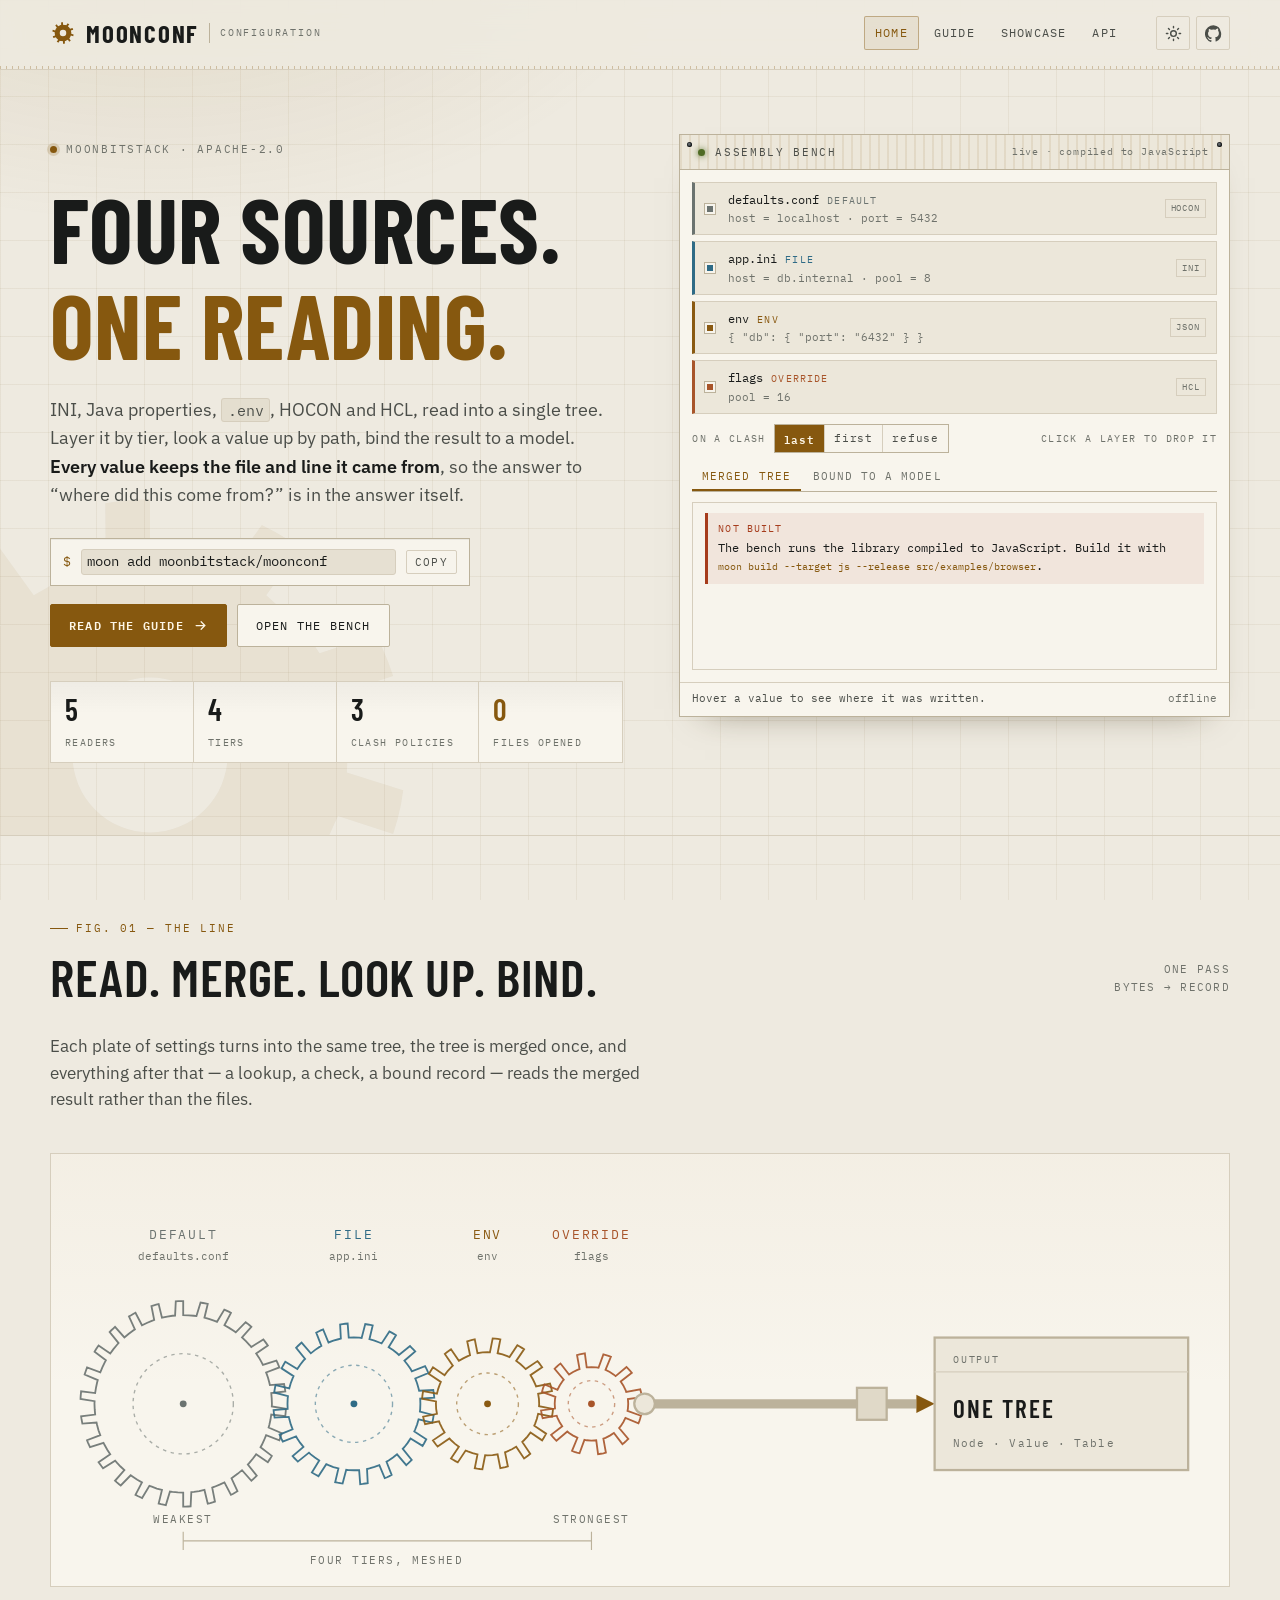
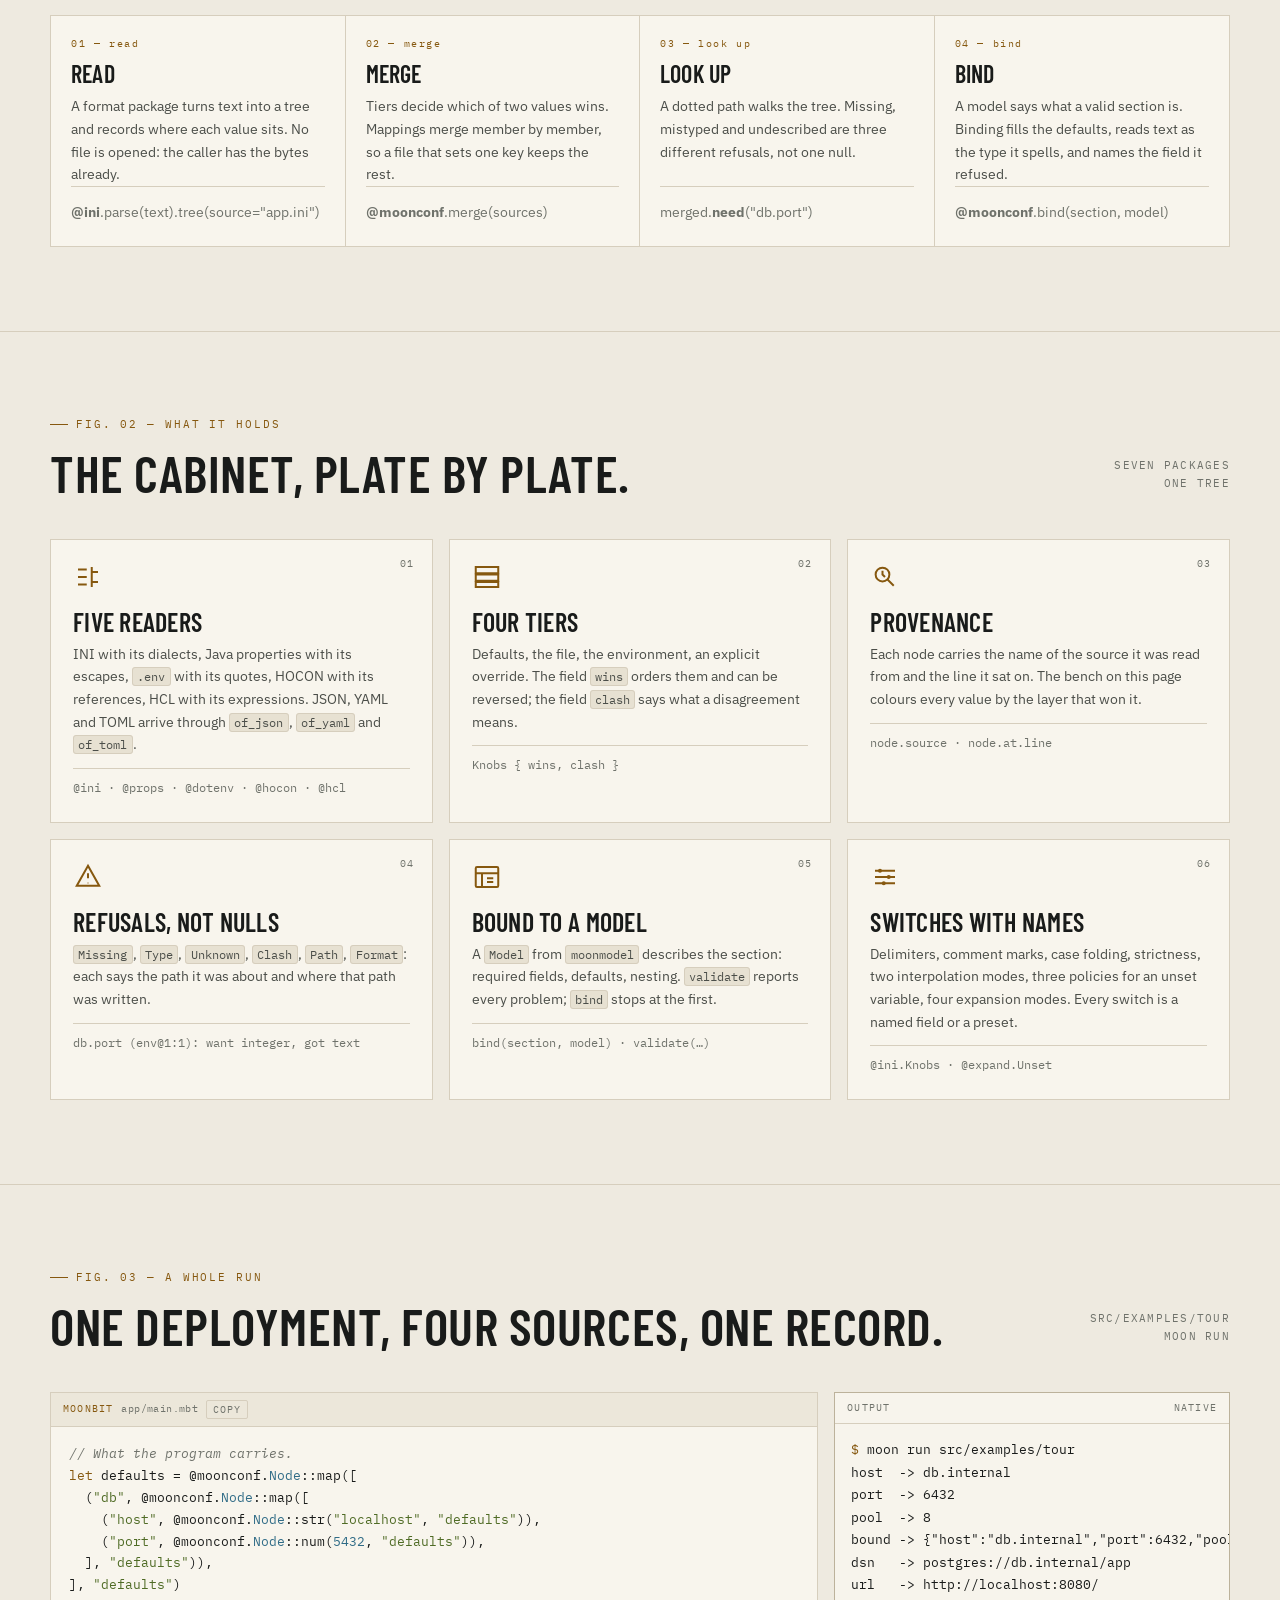
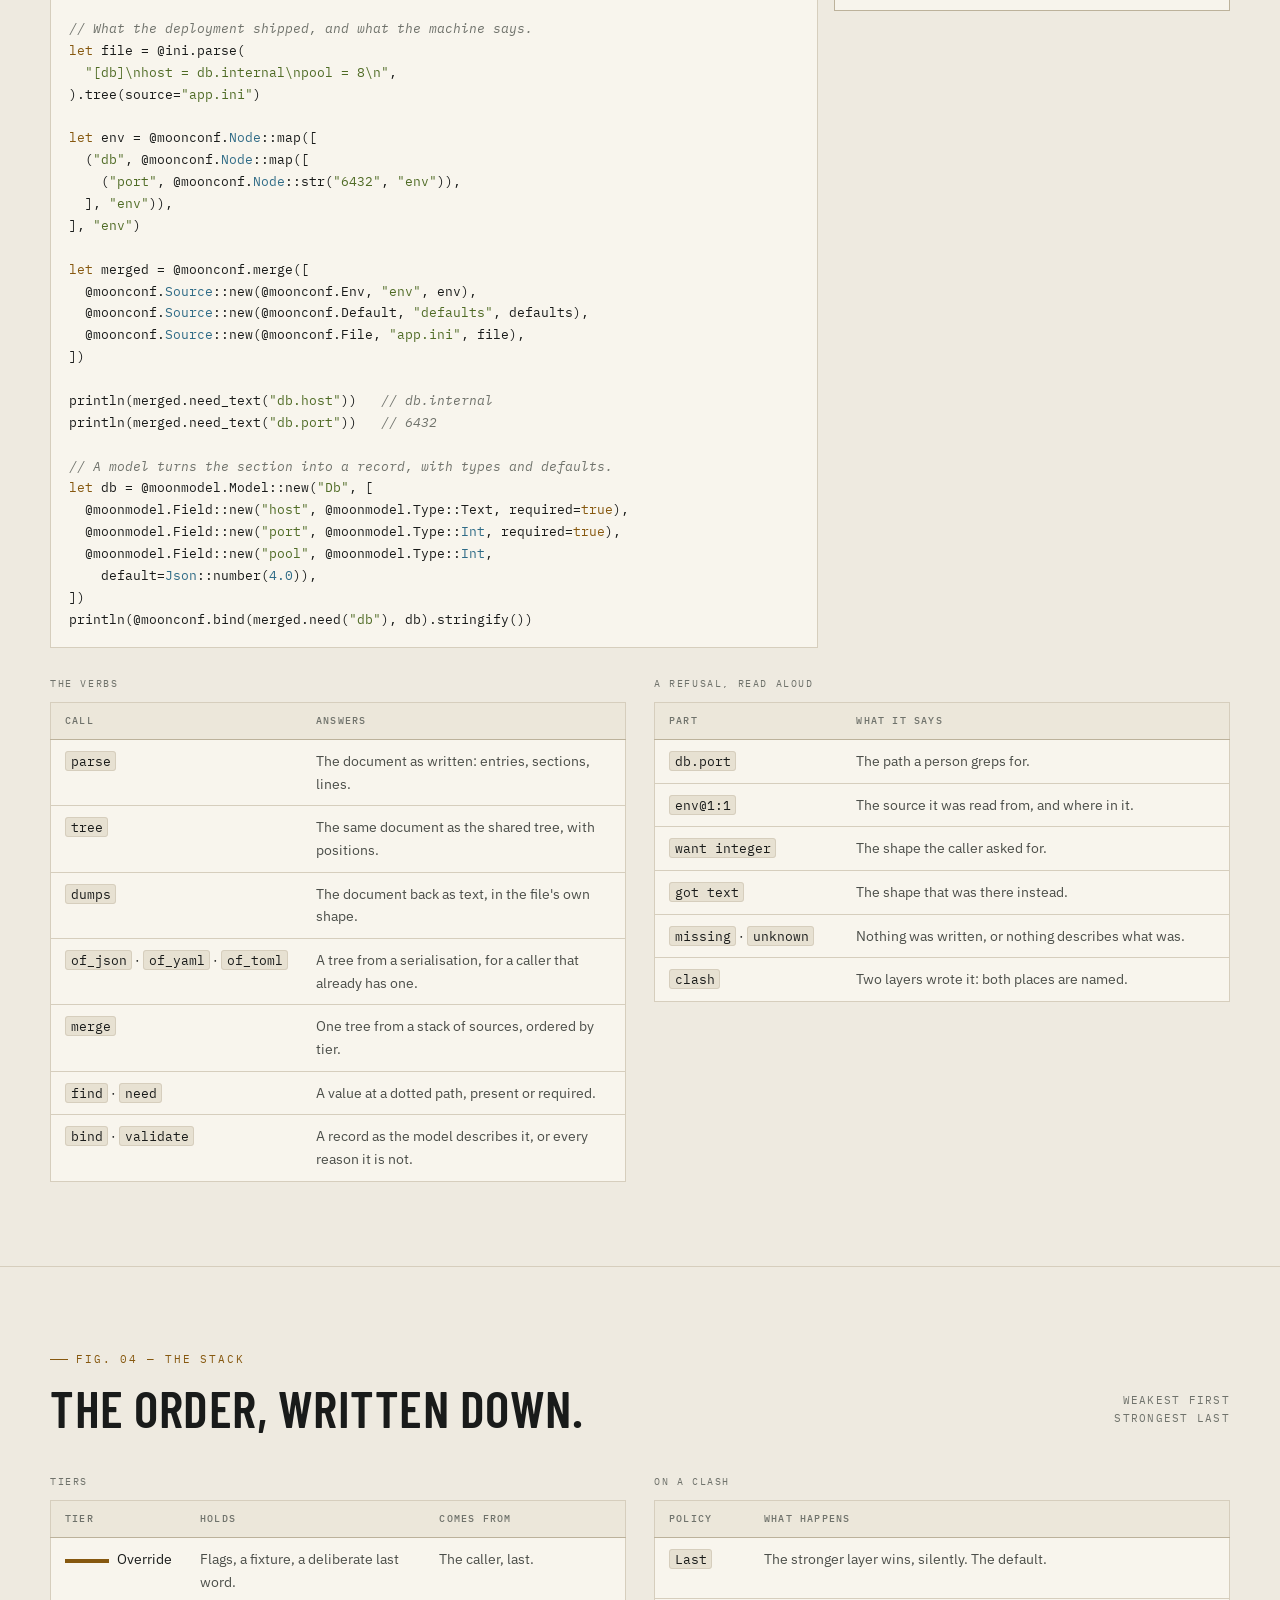
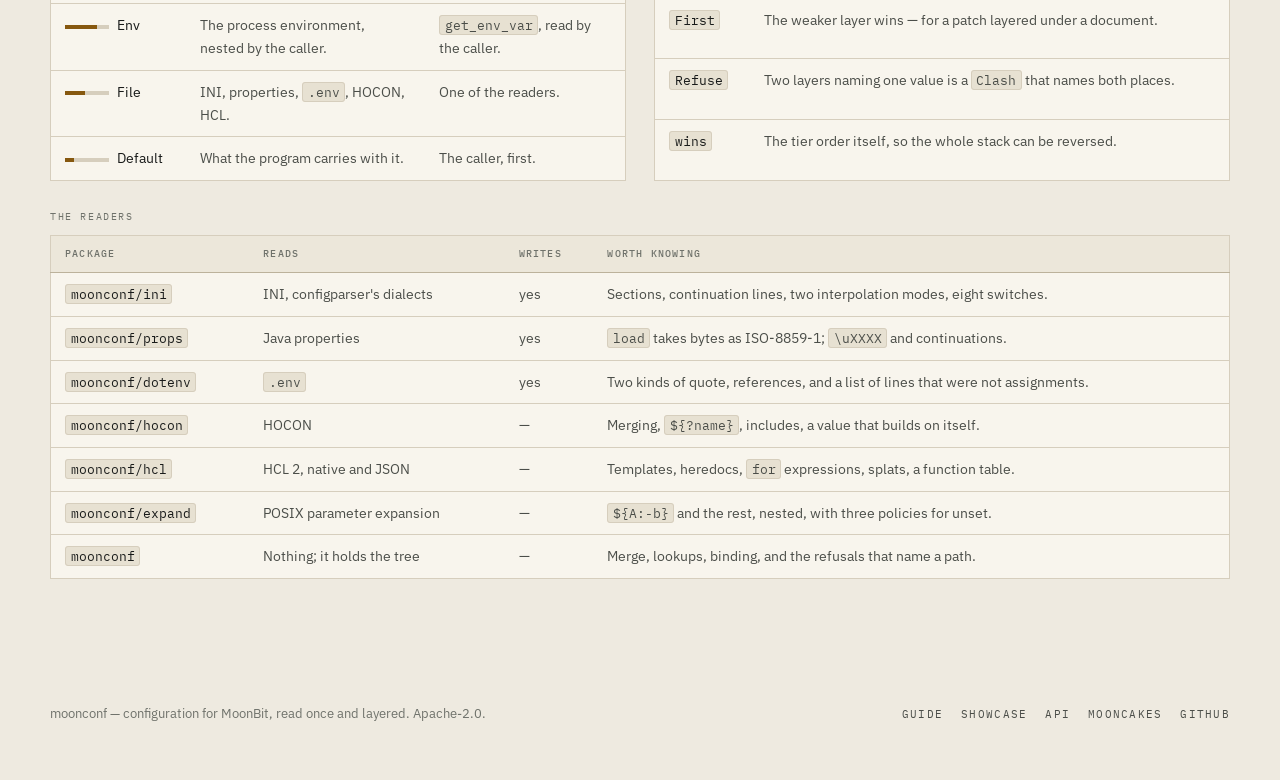
==== docs/index.html @ 4cb865c9 "docs(moonconf): a site with a bench, a guide and a reference generated from the packages. Signed-off" ====
<!DOCTYPE html>
<html lang="en">
  <head>
    <meta charset="utf-8" />
    <meta name="viewport" content="width=device-width, initial-scale=1" />
    <title>moonconf — configuration, read once and layered</title>
    <meta
      name="description"
      content="moonconf reads INI, Java properties, .env, HOCON and HCL into one tree, layers it by tier, looks values up by path, and binds the result to a model. Every value keeps the file and line it came from."
    />
    <link rel="stylesheet" href="assets/style.css?v=1" />
    <link
      rel="icon"
      href="data:image/svg+xml,%3Csvg xmlns='http://www.w3.org/2000/svg' viewBox='0 0 32 32'%3E%3Crect width='32' height='32' rx='4' fill='%230e1012'/%3E%3Ccircle cx='16' cy='16' r='8' fill='none' stroke='%23e0a94a' stroke-width='4' stroke-dasharray='3 3'/%3E%3Ccircle cx='16' cy='16' r='2.6' fill='%23e0a94a'/%3E%3C/svg%3E"
    />
    <link rel="preconnect" href="https://fonts.googleapis.com" />
    <link rel="preconnect" href="https://fonts.gstatic.com" crossorigin />
    <link
      href="https://fonts.googleapis.com/css2?family=Barlow+Condensed:wght@500;600;700&family=IBM+Plex+Mono:wght@400;500;600&family=IBM+Plex+Sans:wght@400;500;600&display=swap"
      rel="stylesheet"
    />
    <script>
      (function () {
        try {
          var theme = localStorage.getItem("moonconf-theme");
        } catch (error) {
          theme = null;
        }
        if (!theme) {
          theme = window.matchMedia("(prefers-color-scheme: dark)").matches
            ? "dark"
            : "light";
        }
        document.documentElement.setAttribute("data-theme", theme);
      })();
    </script>
  </head>
  <body>
    <a class="skip" href="#main">Skip to content</a>

    <header class="site-header">
      <div class="inner">
        <a class="wordmark" href="index.html">
          <svg class="gear" viewBox="0 0 32 32" aria-hidden="true">
            <path fill="currentColor" fill-rule="evenodd" d="M26.20 16.00 L26.16 16.90 L29.07 17.82 L28.95 18.58 L28.77 19.34 L28.55 20.08 L25.70 19.15 L24.78 21.19 L24.25 22.00 L23.69 22.70 L25.51 25.16 L24.96 25.70 L24.37 26.21 L23.76 26.68 L22.00 24.25 L20.05 25.36 L19.15 25.70 L18.29 25.94 L18.31 29.00 L17.54 29.11 L16.77 29.18 L16.00 29.20 L16.00 26.20 L13.77 25.95 L12.85 25.70 L12.01 25.39 L10.23 27.87 L9.54 27.51 L8.88 27.12 L8.24 26.68 L10.00 24.25 L8.35 22.75 L7.75 22.00 L7.25 21.25 L4.35 22.21 L4.01 21.52 L3.71 20.81 L3.45 20.08 L6.30 19.15 L5.85 16.96 L5.80 16.00 L5.84 15.10 L2.93 14.18 L3.05 13.42 L3.23 12.66 L3.45 11.92 L6.30 12.85 L7.22 10.81 L7.75 10.00 L8.31 9.30 L6.49 6.84 L7.04 6.30 L7.63 5.79 L8.24 5.32 L10.00 7.75 L11.95 6.64 L12.85 6.30 L13.71 6.06 L13.69 3.00 L14.46 2.89 L15.23 2.82 L16.00 2.80 L16.00 5.80 L18.23 6.05 L19.15 6.30 L19.99 6.61 L21.77 4.13 L22.46 4.49 L23.12 4.88 L23.76 5.32 L22.00 7.75 L23.65 9.25 L24.25 10.00 L24.75 10.75 L27.65 9.79 L27.99 10.48 L28.29 11.19 L28.55 11.92 L25.70 12.85 L26.15 15.04 Z M16.00 12.00 A4 4 0 1 0 16.00 20.00 A4 4 0 1 0 16.00 12.00 Z" />
          </svg>
          <span class="name">moonconf</span>
          <span class="dash" aria-hidden="true"></span>
          <span class="kind">configuration</span>
        </a>
        <nav class="site-nav" aria-label="Main">
          <a href="index.html" aria-current="page">Home</a>
          <a href="guide.html">Guide</a>
          <a href="showcase.html">Showcase</a>
          <a href="api.html">API</a>
        </nav>
        <div class="header-tools">
          <button class="icon-button" type="button" data-theme-toggle aria-label="Switch theme">
            <svg class="icon-sun" viewBox="0 0 24 24" fill="none" stroke="currentColor" stroke-width="2" stroke-linecap="round" aria-hidden="true">
              <circle cx="12" cy="12" r="4" />
              <path d="M12 2v2M12 20v2M4.9 4.9l1.4 1.4M17.7 17.7l1.4 1.4M2 12h2M20 12h2M4.9 19.1l1.4-1.4M17.7 6.3l1.4-1.4" />
            </svg>
            <svg class="icon-moon" viewBox="0 0 24 24" fill="none" stroke="currentColor" stroke-width="2" stroke-linecap="round" aria-hidden="true">
              <path d="M21 12.8A9 9 0 1 1 11.2 3a7 7 0 0 0 9.8 9.8z" />
            </svg>
          </button>
          <a
            class="icon-button"
            href="https://github.com/moonbitstack/moonconf"
            aria-label="GitHub repository"
          >
            <svg viewBox="0 0 24 24" fill="currentColor" aria-hidden="true">
              <path d="M12 .5a12 12 0 0 0-3.8 23.4c.6.1.8-.3.8-.6v-2c-3.3.7-4-1.6-4-1.6-.6-1.4-1.4-1.8-1.4-1.8-1-.7.1-.7.1-.7 1.2.1 1.8 1.2 1.8 1.2 1 1.8 2.8 1.3 3.5 1 .1-.8.4-1.3.8-1.6-2.7-.3-5.5-1.3-5.5-6 0-1.2.5-2.3 1.2-3.1-.1-.3-.5-1.5.1-3.2 0 0 1-.3 3.3 1.2a11.5 11.5 0 0 1 6 0C17.3 4.7 18.3 5 18.3 5c.6 1.7.2 2.9.1 3.2.8.8 1.2 1.9 1.2 3.1 0 4.7-2.8 5.7-5.5 6 .4.4.8 1.1.8 2.2v3.3c0 .3.2.7.8.6A12 12 0 0 0 12 .5z" />
            </svg>
          </a>
        </div>
      </div>
    </header>

    <main id="main">
      <section class="hero">
        <svg class="watermark" viewBox="0 0 32 32" aria-hidden="true">
          <path fill="currentColor" fill-rule="evenodd" d="M26.20 16.00 L26.16 16.90 L29.07 17.82 L28.95 18.58 L28.77 19.34 L28.55 20.08 L25.70 19.15 L24.78 21.19 L24.25 22.00 L23.69 22.70 L25.51 25.16 L24.96 25.70 L24.37 26.21 L23.76 26.68 L22.00 24.25 L20.05 25.36 L19.15 25.70 L18.29 25.94 L18.31 29.00 L17.54 29.11 L16.77 29.18 L16.00 29.20 L16.00 26.20 L13.77 25.95 L12.85 25.70 L12.01 25.39 L10.23 27.87 L9.54 27.51 L8.88 27.12 L8.24 26.68 L10.00 24.25 L8.35 22.75 L7.75 22.00 L7.25 21.25 L4.35 22.21 L4.01 21.52 L3.71 20.81 L3.45 20.08 L6.30 19.15 L5.85 16.96 L5.80 16.00 L5.84 15.10 L2.93 14.18 L3.05 13.42 L3.23 12.66 L3.45 11.92 L6.30 12.85 L7.22 10.81 L7.75 10.00 L8.31 9.30 L6.49 6.84 L7.04 6.30 L7.63 5.79 L8.24 5.32 L10.00 7.75 L11.95 6.64 L12.85 6.30 L13.71 6.06 L13.69 3.00 L14.46 2.89 L15.23 2.82 L16.00 2.80 L16.00 5.80 L18.23 6.05 L19.15 6.30 L19.99 6.61 L21.77 4.13 L22.46 4.49 L23.12 4.88 L23.76 5.32 L22.00 7.75 L23.65 9.25 L24.25 10.00 L24.75 10.75 L27.65 9.79 L27.99 10.48 L28.29 11.19 L28.55 11.92 L25.70 12.85 L26.15 15.04 Z M16.00 12.00 A4 4 0 1 0 16.00 20.00 A4 4 0 1 0 16.00 12.00 Z" />
        </svg>
        <div class="inner hero-grid">
          <div>
            <span class="eyebrow"><span class="dot"></span>moonbitstack · Apache-2.0</span>
            <h1>Four sources.<br /><span class="accent">One reading.</span></h1>
            <p class="lede">
              INI, Java properties, <code>.env</code>, HOCON and HCL, read into a
              single tree. Layer it by tier, look a value up by path, bind the
              result to a model. <strong>Every value keeps the file and line it
              came from</strong>, so the answer to “where did this come from?”
              is in the answer itself.
            </p>
            <div class="install">
              <span class="prompt">$</span>
              <code id="install">moon add moonbitstack/moonconf</code>
              <button type="button" data-copy="#install">copy</button>
            </div>
            <div class="actions">
              <a class="btn btn-primary" href="guide.html">
                Read the guide
                <svg viewBox="0 0 24 24" fill="none" stroke="currentColor" stroke-width="2" stroke-linecap="round" aria-hidden="true"><path d="M5 12h14M13 6l6 6-6 6" /></svg>
              </a>
              <a class="btn btn-ghost" href="showcase.html">Open the bench</a>
            </div>
            <div class="plate" aria-label="What the library holds">
              <div class="cell">
                <span class="value">5</span>
                <span class="label">readers</span>
              </div>
              <div class="cell">
                <span class="value">4</span>
                <span class="label">tiers</span>
              </div>
              <div class="cell">
                <span class="value">3</span>
                <span class="label">clash policies</span>
              </div>
              <div class="cell">
                <span class="value"><em>0</em></span>
                <span class="label">files opened</span>
              </div>
            </div>
          </div>

          <div class="bench" id="bench">
            <div class="bench-head">
              <span class="led" aria-hidden="true"></span>
              <span class="title">Assembly bench</span>
              <span class="meta">live · compiled to JavaScript</span>
            </div>
            <div class="bench-body">
              <div class="layers" data-role="layers"></div>
              <div class="bench-row">
                <span class="label">on a clash</span>
                <div class="seg" role="group" aria-label="Conflict policy">
                  <button type="button" data-policy="last" aria-pressed="true">last</button>
                  <button type="button" data-policy="first" aria-pressed="false">first</button>
                  <button type="button" data-policy="refuse" aria-pressed="false">refuse</button>
                </div>
                <span class="label" style="margin-left: auto">click a layer to drop it</span>
              </div>
              <div class="tabs" role="tablist" aria-label="Answer">
                <button type="button" role="tab" data-view="tree" aria-selected="true">merged tree</button>
                <button type="button" role="tab" data-view="bound" aria-selected="false">bound to a model</button>
              </div>
              <div class="screen" data-role="screen" aria-live="polite"></div>
            </div>
            <div class="bench-foot">
              <span class="probe" data-role="probe">Hover a value to see where it was written.</span>
              <span class="right" data-role="status"></span>
            </div>
            <noscript>
              <p class="refusal">The bench runs the library compiled to JavaScript. The guide shows the same answers as text.</p>
            </noscript>
          </div>
        </div>
      </section>

      <section class="section">
        <div class="inner">
          <div class="section-head">
            <div>
              <div class="kicker">Fig. 01 — the line</div>
              <h2>Read. Merge. Look up. Bind.</h2>
            </div>
            <div class="aside">one pass<br />bytes → record</div>
            <p class="sub">
              Each plate of settings turns into the same tree, the tree is merged
              once, and everything after that — a lookup, a check, a bound
              record — reads the merged result rather than the files.
            </p>
          </div>

          <div class="train">
            <svg viewBox="0 0 1000 366" role="img" aria-labelledby="train-title train-desc">
  <title id="train-title">Four tiers meshed into one reading</title>
  <desc id="train-desc">Defaults, the file, the environment and an override, each drawn as a gear, driving one shaft labelled one tree.</desc>
  <g transform="translate(100.0 210)" style="color: var(--tier-default)">
    <g class="gear-spin" style="animation-duration: 52s">
      <path class="gear-body" transform="rotate(0)" d="M77.7 0.0 L77.6 2.3 L89.9 4.3 L89.8 6.5 L89.6 8.7 L89.4 10.9 L77.1 9.4 L76.4 14.0 L75.4 18.6 L75.4 18.6 L74.8 20.8 L86.3 25.7 L85.6 27.8 L84.9 29.9 L84.2 31.9 L72.6 27.5 L70.8 31.9 L68.8 36.1 L68.8 36.1 L67.7 38.1 L77.6 45.6 L76.5 47.5 L75.3 49.3 L74.1 51.1 L63.9 44.1 L61.1 47.9 L58.1 51.5 L58.1 51.5 L56.6 53.2 L64.4 62.9 L62.9 64.4 L61.3 65.9 L59.7 67.4 L51.5 58.1 L47.9 61.1 L44.1 63.9 L44.1 63.9 L42.3 65.2 L47.5 76.5 L45.6 77.6 L43.8 78.7 L41.8 79.7 L36.1 68.8 L31.9 70.8 L27.5 72.6 L27.5 72.6 L25.4 73.4 L27.8 85.6 L25.7 86.3 L23.7 86.9 L21.5 87.4 L18.6 75.4 L14.0 76.4 L9.4 77.1 L9.4 77.1 L7.1 77.3 L6.5 89.8 L4.3 89.9 L2.2 90.0 L0.0 90.0 L0.0 77.7 L-4.7 77.5 L-9.4 77.1 L-9.4 77.1 L-11.6 76.8 L-15.2 88.7 L-17.3 88.3 L-19.4 87.9 L-21.5 87.4 L-18.6 75.4 L-23.1 74.2 L-27.5 72.6 L-27.5 72.6 L-29.6 71.8 L-36.0 82.5 L-37.9 81.6 L-39.9 80.7 L-41.8 79.7 L-36.1 68.8 L-40.2 66.5 L-44.1 63.9 L-44.1 63.9 L-46.0 62.6 L-54.7 71.5 L-56.4 70.2 L-58.1 68.8 L-59.7 67.4 L-51.5 58.1 L-54.9 54.9 L-58.1 51.5 L-58.1 51.5 L-59.6 49.8 L-70.2 56.4 L-71.5 54.7 L-72.8 52.9 L-74.1 51.1 L-63.9 44.1 L-66.5 40.2 L-68.8 36.1 L-68.8 36.1 L-69.8 34.1 L-81.6 37.9 L-82.5 36.0 L-83.4 33.9 L-84.2 31.9 L-72.6 27.5 L-74.2 23.1 L-75.4 18.6 L-75.4 18.6 L-75.9 16.4 L-88.3 17.3 L-88.7 15.2 L-89.1 13.0 L-89.4 10.9 L-77.1 9.4 L-77.5 4.7 L-77.7 0.0 L-77.7 0.0 L-77.6 -2.3 L-89.9 -4.3 L-89.8 -6.5 L-89.6 -8.7 L-89.4 -10.9 L-77.1 -9.4 L-76.4 -14.0 L-75.4 -18.6 L-75.4 -18.6 L-74.8 -20.8 L-86.3 -25.7 L-85.6 -27.8 L-84.9 -29.9 L-84.2 -31.9 L-72.6 -27.5 L-70.8 -31.9 L-68.8 -36.1 L-68.8 -36.1 L-67.7 -38.1 L-77.6 -45.6 L-76.5 -47.5 L-75.3 -49.3 L-74.1 -51.1 L-63.9 -44.1 L-61.1 -47.9 L-58.1 -51.5 L-58.1 -51.5 L-56.6 -53.2 L-64.4 -62.9 L-62.9 -64.4 L-61.3 -65.9 L-59.7 -67.4 L-51.5 -58.1 L-47.9 -61.1 L-44.1 -63.9 L-44.1 -63.9 L-42.3 -65.2 L-47.5 -76.5 L-45.6 -77.6 L-43.8 -78.7 L-41.8 -79.7 L-36.1 -68.8 L-31.9 -70.8 L-27.5 -72.6 L-27.5 -72.6 L-25.4 -73.4 L-27.8 -85.6 L-25.7 -86.3 L-23.7 -86.9 L-21.5 -87.4 L-18.6 -75.4 L-14.0 -76.4 L-9.4 -77.1 L-9.4 -77.1 L-7.1 -77.3 L-6.5 -89.8 L-4.3 -89.9 L-2.2 -90.0 L-0.0 -90.0 L-0.0 -77.7 L4.7 -77.5 L9.4 -77.1 L9.4 -77.1 L11.6 -76.8 L15.2 -88.7 L17.3 -88.3 L19.4 -87.9 L21.5 -87.4 L18.6 -75.4 L23.1 -74.2 L27.5 -72.6 L27.5 -72.6 L29.6 -71.8 L36.0 -82.5 L37.9 -81.6 L39.9 -80.7 L41.8 -79.7 L36.1 -68.8 L40.2 -66.5 L44.1 -63.9 L44.1 -63.9 L46.0 -62.6 L54.7 -71.5 L56.4 -70.2 L58.1 -68.8 L59.7 -67.4 L51.5 -58.1 L54.9 -54.9 L58.1 -51.5 L58.1 -51.5 L59.6 -49.8 L70.2 -56.4 L71.5 -54.7 L72.8 -52.9 L74.1 -51.1 L63.9 -44.1 L66.5 -40.2 L68.8 -36.1 L68.8 -36.1 L69.8 -34.1 L81.6 -37.9 L82.5 -36.0 L83.4 -33.9 L84.2 -31.9 L72.6 -27.5 L74.2 -23.1 L75.4 -18.6 L75.4 -18.6 L75.9 -16.4 L88.3 -17.3 L88.7 -15.2 L89.1 -13.0 L89.4 -10.9 L77.1 -9.4 L77.5 -4.7 L77.7 -0.0 Z" />
      <circle class="gear-hub" r="43.9" />
    </g>
    <circle r="3" fill="currentColor" />
  </g>
  <text class="label-tier" x="100.0" y="66" text-anchor="middle" style="fill: var(--tier-default)">DEFAULT</text>
  <text class="label-src" x="100.0" y="84" text-anchor="middle">defaults.conf</text>
  <g transform="translate(249.5 210)" style="color: var(--tier-file)">
    <g class="gear-spin rev" style="animation-duration: 40s">
      <path class="gear-body" transform="rotate(4.5)" d="M58.2 0.0 L58.1 2.2 L70.4 4.4 L70.2 6.6 L70.0 8.8 L69.7 11.0 L57.5 9.1 L56.6 13.6 L55.3 18.0 L55.3 18.0 L54.6 20.0 L65.6 26.0 L64.7 28.0 L63.8 30.0 L62.8 32.0 L51.8 26.4 L49.6 30.4 L47.1 34.2 L47.1 34.2 L45.7 35.9 L54.3 45.0 L52.9 46.6 L51.4 48.3 L49.9 49.9 L41.1 41.1 L37.8 44.2 L34.2 47.1 L34.2 47.1 L32.4 48.3 L37.8 59.5 L35.9 60.7 L34.0 61.8 L32.0 62.8 L26.4 51.8 L22.3 53.7 L18.0 55.3 L18.0 55.3 L15.9 56.0 L17.5 68.3 L15.4 68.8 L13.2 69.3 L11.0 69.7 L9.1 57.5 L4.6 58.0 L0.0 58.2 L0.0 58.2 L-2.2 58.1 L-4.4 70.4 L-6.6 70.2 L-8.8 70.0 L-11.0 69.7 L-9.1 57.5 L-13.6 56.6 L-18.0 55.3 L-18.0 55.3 L-20.0 54.6 L-26.0 65.6 L-28.0 64.7 L-30.0 63.8 L-32.0 62.8 L-26.4 51.8 L-30.4 49.6 L-34.2 47.1 L-34.2 47.1 L-35.9 45.7 L-45.0 54.3 L-46.6 52.9 L-48.3 51.4 L-49.9 49.9 L-41.1 41.1 L-44.2 37.8 L-47.1 34.2 L-47.1 34.2 L-48.3 32.4 L-59.5 37.8 L-60.7 35.9 L-61.8 34.0 L-62.8 32.0 L-51.8 26.4 L-53.7 22.3 L-55.3 18.0 L-55.3 18.0 L-56.0 15.9 L-68.3 17.5 L-68.8 15.4 L-69.3 13.2 L-69.7 11.0 L-57.5 9.1 L-58.0 4.6 L-58.2 0.0 L-58.2 0.0 L-58.1 -2.2 L-70.4 -4.4 L-70.2 -6.6 L-70.0 -8.8 L-69.7 -11.0 L-57.5 -9.1 L-56.6 -13.6 L-55.3 -18.0 L-55.3 -18.0 L-54.6 -20.0 L-65.6 -26.0 L-64.7 -28.0 L-63.8 -30.0 L-62.8 -32.0 L-51.8 -26.4 L-49.6 -30.4 L-47.1 -34.2 L-47.1 -34.2 L-45.7 -35.9 L-54.3 -45.0 L-52.9 -46.6 L-51.4 -48.3 L-49.9 -49.9 L-41.1 -41.1 L-37.8 -44.2 L-34.2 -47.1 L-34.2 -47.1 L-32.4 -48.3 L-37.8 -59.5 L-35.9 -60.7 L-34.0 -61.8 L-32.0 -62.8 L-26.4 -51.8 L-22.3 -53.7 L-18.0 -55.3 L-18.0 -55.3 L-15.9 -56.0 L-17.5 -68.3 L-15.4 -68.8 L-13.2 -69.3 L-11.0 -69.7 L-9.1 -57.5 L-4.6 -58.0 L-0.0 -58.2 L-0.0 -58.2 L2.2 -58.1 L4.4 -70.4 L6.6 -70.2 L8.8 -70.0 L11.0 -69.7 L9.1 -57.5 L13.6 -56.6 L18.0 -55.3 L18.0 -55.3 L20.0 -54.6 L26.0 -65.6 L28.0 -64.7 L30.0 -63.8 L32.0 -62.8 L26.4 -51.8 L30.4 -49.6 L34.2 -47.1 L34.2 -47.1 L35.9 -45.7 L45.0 -54.3 L46.6 -52.9 L48.3 -51.4 L49.9 -49.9 L41.1 -41.1 L44.2 -37.8 L47.1 -34.2 L47.1 -34.2 L48.3 -32.4 L59.5 -37.8 L60.7 -35.9 L61.8 -34.0 L62.8 -32.0 L51.8 -26.4 L53.7 -22.3 L55.3 -18.0 L55.3 -18.0 L56.0 -15.9 L68.3 -17.5 L68.8 -15.4 L69.3 -13.2 L69.7 -11.0 L57.5 -9.1 L58.0 -4.6 L58.2 -0.0 Z" />
      <circle class="gear-hub" r="33.8" />
    </g>
    <circle r="3" fill="currentColor" />
  </g>
  <text class="label-tier" x="249.5" y="66" text-anchor="middle" style="fill: var(--tier-file)">FILE</text>
  <text class="label-src" x="249.5" y="84" text-anchor="middle">app.ini</text>
  <g transform="translate(366.5 210)" style="color: var(--tier-env)">
    <g class="gear-spin" style="animation-duration: 32s">
      <path class="gear-body" transform="rotate(0)" d="M45.2 0.0 L45.1 2.1 L57.3 4.5 L57.1 6.8 L56.8 9.0 L56.4 11.2 L44.3 8.8 L43.2 13.1 L41.7 17.3 L41.7 17.3 L40.9 19.2 L51.3 26.1 L50.2 28.1 L49.0 30.1 L47.8 32.0 L37.6 25.1 L34.9 28.7 L31.9 31.9 L31.9 31.9 L30.4 33.4 L37.4 43.7 L35.6 45.2 L33.8 46.5 L32.0 47.8 L25.1 37.6 L21.3 39.8 L17.3 41.7 L17.3 41.7 L15.3 42.5 L17.8 54.7 L15.6 55.4 L13.4 55.9 L11.2 56.4 L8.8 44.3 L4.4 45.0 L0.0 45.2 L0.0 45.2 L-2.1 45.1 L-4.5 57.3 L-6.8 57.1 L-9.0 56.8 L-11.2 56.4 L-8.8 44.3 L-13.1 43.2 L-17.3 41.7 L-17.3 41.7 L-19.2 40.9 L-26.1 51.3 L-28.1 50.2 L-30.1 49.0 L-32.0 47.8 L-25.1 37.6 L-28.7 34.9 L-31.9 31.9 L-31.9 31.9 L-33.4 30.4 L-43.7 37.4 L-45.2 35.6 L-46.5 33.8 L-47.8 32.0 L-37.6 25.1 L-39.8 21.3 L-41.7 17.3 L-41.7 17.3 L-42.5 15.3 L-54.7 17.8 L-55.4 15.6 L-55.9 13.4 L-56.4 11.2 L-44.3 8.8 L-45.0 4.4 L-45.2 0.0 L-45.2 0.0 L-45.1 -2.1 L-57.3 -4.5 L-57.1 -6.8 L-56.8 -9.0 L-56.4 -11.2 L-44.3 -8.8 L-43.2 -13.1 L-41.7 -17.3 L-41.7 -17.3 L-40.9 -19.2 L-51.3 -26.1 L-50.2 -28.1 L-49.0 -30.1 L-47.8 -32.0 L-37.6 -25.1 L-34.9 -28.7 L-31.9 -31.9 L-31.9 -31.9 L-30.4 -33.4 L-37.4 -43.7 L-35.6 -45.2 L-33.8 -46.5 L-32.0 -47.8 L-25.1 -37.6 L-21.3 -39.8 L-17.3 -41.7 L-17.3 -41.7 L-15.3 -42.5 L-17.8 -54.7 L-15.6 -55.4 L-13.4 -55.9 L-11.2 -56.4 L-8.8 -44.3 L-4.4 -45.0 L-0.0 -45.2 L-0.0 -45.2 L2.1 -45.1 L4.5 -57.3 L6.8 -57.1 L9.0 -56.8 L11.2 -56.4 L8.8 -44.3 L13.1 -43.2 L17.3 -41.7 L17.3 -41.7 L19.2 -40.9 L26.1 -51.3 L28.1 -50.2 L30.1 -49.0 L32.0 -47.8 L25.1 -37.6 L28.7 -34.9 L31.9 -31.9 L31.9 -31.9 L33.4 -30.4 L43.7 -37.4 L45.2 -35.6 L46.5 -33.8 L47.8 -32.0 L37.6 -25.1 L39.8 -21.3 L41.7 -17.3 L41.7 -17.3 L42.5 -15.3 L54.7 -17.8 L55.4 -15.6 L55.9 -13.4 L56.4 -11.2 L44.3 -8.8 L45.0 -4.4 L45.2 -0.0 Z" />
      <circle class="gear-hub" r="27.0" />
    </g>
    <circle r="3" fill="currentColor" />
  </g>
  <text class="label-tier" x="366.5" y="66" text-anchor="middle" style="fill: var(--tier-env)">ENV</text>
  <text class="label-src" x="366.5" y="84" text-anchor="middle">env</text>
  <g transform="translate(457.5 210)" style="color: var(--tier-override)">
    <g class="gear-spin rev" style="animation-duration: 24s">
      <path class="gear-body" transform="rotate(7.5)" d="M32.2 0.0 L32.1 2.0 L44.3 4.7 L44.0 7.0 L43.6 9.3 L43.0 11.5 L31.1 8.3 L29.7 12.3 L27.9 16.1 L27.9 16.1 L26.8 17.8 L36.0 26.2 L34.6 28.0 L33.1 29.8 L31.5 31.5 L22.8 22.8 L19.6 25.5 L16.1 27.9 L16.1 27.9 L14.3 28.8 L18.1 40.7 L16.0 41.6 L13.8 42.3 L11.5 43.0 L8.3 31.1 L4.2 31.9 L0.0 32.2 L0.0 32.2 L-2.0 32.1 L-4.7 44.3 L-7.0 44.0 L-9.3 43.6 L-11.5 43.0 L-8.3 31.1 L-12.3 29.7 L-16.1 27.9 L-16.1 27.9 L-17.8 26.8 L-26.2 36.0 L-28.0 34.6 L-29.8 33.1 L-31.5 31.5 L-22.8 22.8 L-25.5 19.6 L-27.9 16.1 L-27.9 16.1 L-28.8 14.3 L-40.7 18.1 L-41.6 16.0 L-42.3 13.8 L-43.0 11.5 L-31.1 8.3 L-31.9 4.2 L-32.2 0.0 L-32.2 0.0 L-32.1 -2.0 L-44.3 -4.7 L-44.0 -7.0 L-43.6 -9.3 L-43.0 -11.5 L-31.1 -8.3 L-29.7 -12.3 L-27.9 -16.1 L-27.9 -16.1 L-26.8 -17.8 L-36.0 -26.2 L-34.6 -28.0 L-33.1 -29.8 L-31.5 -31.5 L-22.8 -22.8 L-19.6 -25.5 L-16.1 -27.9 L-16.1 -27.9 L-14.3 -28.8 L-18.1 -40.7 L-16.0 -41.6 L-13.8 -42.3 L-11.5 -43.0 L-8.3 -31.1 L-4.2 -31.9 L-0.0 -32.2 L-0.0 -32.2 L2.0 -32.1 L4.7 -44.3 L7.0 -44.0 L9.3 -43.6 L11.5 -43.0 L8.3 -31.1 L12.3 -29.7 L16.1 -27.9 L16.1 -27.9 L17.8 -26.8 L26.2 -36.0 L28.0 -34.6 L29.8 -33.1 L31.5 -31.5 L22.8 -22.8 L25.5 -19.6 L27.9 -16.1 L27.9 -16.1 L28.8 -14.3 L40.7 -18.1 L41.6 -16.0 L42.3 -13.8 L43.0 -11.5 L31.1 -8.3 L31.9 -4.2 L32.2 -0.0 Z" />
      <circle class="gear-hub" r="20.3" />
    </g>
    <circle r="3" fill="currentColor" />
  </g>
  <text class="label-tier" x="457.5" y="66" text-anchor="middle" style="fill: var(--tier-override)">OVERRIDE</text>
  <text class="label-src" x="457.5" y="84" text-anchor="middle">flags</text>
  <line class="shaft" x1="504" y1="210" x2="742" y2="210" />
  <circle cx="504" cy="210" r="9" fill="var(--panel-2)" stroke="var(--rule-2)" stroke-width="2" />
  <rect x="690" y="196" width="26" height="28" fill="var(--panel-3)" stroke="var(--rule-2)" stroke-width="2" />
  <path d="M742 202 L758 210 L742 218 Z" fill="var(--brass)" />
  <rect x="758" y="152" width="222" height="116" fill="var(--panel-2)" stroke="var(--rule-2)" stroke-width="2" />
  <line x1="758" y1="182" x2="980" y2="182" stroke="var(--rule)" stroke-width="1" />
  <text x="774" y="174" style="font-family: var(--font-mono); font-size: 9px; letter-spacing: .18em; fill: var(--ink-3)">OUTPUT</text>
  <text class="out-label" x="774" y="222">One tree</text>
  <text x="774" y="248" style="font-family: var(--font-mono); font-size: 9.5px; letter-spacing: .1em; fill: var(--ink-3)">Node &#183; Value &#183; Table</text>
  <line class="dim" x1="100" y1="330" x2="457.5" y2="330" />
  <line class="dim" x1="100" y1="322" x2="100" y2="338" />
  <line class="dim" x1="457.5" y1="322" x2="457.5" y2="338" />
  <text class="dim-label" x="278" y="350" text-anchor="middle">four tiers, meshed</text>
  <text class="dim-label" x="100" y="314" text-anchor="middle">weakest</text>
  <text class="dim-label" x="457.5" y="314" text-anchor="middle">strongest</text>
</svg>
          </div>

          <div class="steps">
            <div class="step">
              <div class="no">01 — read</div>
              <h3>Read</h3>
              <p>
                A format package turns text into a tree and records where each
                value sits. No file is opened: the caller has the bytes already.
              </p>
              <p class="api"><b>@ini</b>.parse(text).tree(source="app.ini")</p>
            </div>
            <div class="step">
              <div class="no">02 — merge</div>
              <h3>Merge</h3>
              <p>
                Tiers decide which of two values wins. Mappings merge member by
                member, so a file that sets one key keeps the rest.
              </p>
              <p class="api"><b>@moonconf</b>.merge(sources)</p>
            </div>
            <div class="step">
              <div class="no">03 — look up</div>
              <h3>Look up</h3>
              <p>
                A dotted path walks the tree. Missing, mistyped and undescribed
                are three different refusals, not one null.
              </p>
              <p class="api">merged.<b>need</b>("db.port")</p>
            </div>
            <div class="step">
              <div class="no">04 — bind</div>
              <h3>Bind</h3>
              <p>
                A model says what a valid section is. Binding fills the defaults,
                reads text as the type it spells, and names the field it refused.
              </p>
              <p class="api"><b>@moonconf</b>.bind(section, model)</p>
            </div>
          </div>
        </div>
      </section>

      <section class="section">
        <div class="inner">
          <div class="section-head">
            <div>
              <div class="kicker">Fig. 02 — what it holds</div>
              <h2>The cabinet, plate by plate.</h2>
            </div>
            <div class="aside">seven packages<br />one tree</div>
          </div>

          <div class="stations">
            <article class="station">
              <span class="idx">01</span>
              <svg class="icon" viewBox="0 0 24 24" fill="none" stroke="currentColor" stroke-width="1.6" aria-hidden="true">
                <path d="M4 6h7M4 12h7M4 18h7" />
                <path d="M15 4v16M15 8h5M15 16h5" />
              </svg>
              <h3>Five readers</h3>
              <p>
                INI with its dialects, Java properties with its escapes,
                <code>.env</code> with its quotes, HOCON with its references,
                HCL with its expressions. JSON, YAML and TOML arrive through
                <code>of_json</code>, <code>of_yaml</code> and <code>of_toml</code>.
              </p>
              <p class="api">@ini · @props · @dotenv · @hocon · @hcl</p>
            </article>

            <article class="station">
              <span class="idx">02</span>
              <svg class="icon" viewBox="0 0 24 24" fill="none" stroke="currentColor" stroke-width="1.6" aria-hidden="true">
                <rect x="3" y="4" width="18" height="5" />
                <rect x="3" y="10" width="18" height="5" />
                <rect x="3" y="16" width="18" height="4" />
              </svg>
              <h3>Four tiers</h3>
              <p>
                Defaults, the file, the environment, an explicit override. The
                field <code>wins</code> orders them and can be reversed; the
                field <code>clash</code> says what a disagreement means.
              </p>
              <p class="api">Knobs { wins, clash }</p>
            </article>

            <article class="station">
              <span class="idx">03</span>
              <svg class="icon" viewBox="0 0 24 24" fill="none" stroke="currentColor" stroke-width="1.6" aria-hidden="true">
                <circle cx="10" cy="10" r="5.5" />
                <path d="M14 14l5 5" />
                <path d="M10 7v3l2 2" />
              </svg>
              <h3>Provenance</h3>
              <p>
                Each node carries the name of the source it was read from and the
                line it sat on. The bench on this page colours every value by the
                layer that won it.
              </p>
              <p class="api">node.source · node.at.line</p>
            </article>

            <article class="station">
              <span class="idx">04</span>
              <svg class="icon" viewBox="0 0 24 24" fill="none" stroke="currentColor" stroke-width="1.6" aria-hidden="true">
                <path d="M12 3l9 16H3z" />
                <path d="M12 9v4M12 16.5v.5" />
              </svg>
              <h3>Refusals, not nulls</h3>
              <p>
                <code>Missing</code>, <code>Type</code>, <code>Unknown</code>,
                <code>Clash</code>, <code>Path</code>, <code>Format</code>: each
                says the path it was about and where that path was written.
              </p>
              <p class="api">db.port (env@1:1): want integer, got text</p>
            </article>

            <article class="station">
              <span class="idx">05</span>
              <svg class="icon" viewBox="0 0 24 24" fill="none" stroke="currentColor" stroke-width="1.6" aria-hidden="true">
                <rect x="3" y="4" width="18" height="16" rx="1" />
                <path d="M3 9h18M8 9v11" />
                <path d="M12 13h5M12 16h5" />
              </svg>
              <h3>Bound to a model</h3>
              <p>
                A <code>Model</code> from <code>moonmodel</code> describes the
                section: required fields, defaults, nesting. <code>validate</code>
                reports every problem; <code>bind</code> stops at the first.
              </p>
              <p class="api">bind(section, model) · validate(…)</p>
            </article>

            <article class="station">
              <span class="idx">06</span>
              <svg class="icon" viewBox="0 0 24 24" fill="none" stroke="currentColor" stroke-width="1.6" aria-hidden="true">
                <path d="M4 7h16M4 12h16M4 17h16" />
                <circle cx="8" cy="7" r="1.6" fill="currentColor" stroke="none" />
                <circle cx="15" cy="12" r="1.6" fill="currentColor" stroke="none" />
                <circle cx="11" cy="17" r="1.6" fill="currentColor" stroke="none" />
              </svg>
              <h3>Switches with names</h3>
              <p>
                Delimiters, comment marks, case folding, strictness, two
                interpolation modes, three policies for an unset variable, four
                expansion modes. Every switch is a named field or a preset.
              </p>
              <p class="api">@ini.Knobs · @expand.Unset</p>
            </article>
          </div>
        </div>
      </section>

      <section class="section">
        <div class="inner">
          <div class="section-head">
            <div>
              <div class="kicker">Fig. 03 — a whole run</div>
              <h2>One deployment, four sources, one record.</h2>
            </div>
            <div class="aside">src/examples/tour<br />moon run</div>
          </div>

          <div class="duo">
            <div class="code-card">
              <div class="bar"><span class="lang">moonbit</span><span class="file">app/main.mbt</span></div>
              <pre data-lang="moonbit">// What the program carries.
let defaults = @moonconf.Node::map([
  ("db", @moonconf.Node::map([
    ("host", @moonconf.Node::str("localhost", "defaults")),
    ("port", @moonconf.Node::num(5432, "defaults")),
  ], "defaults")),
], "defaults")

// What the deployment shipped, and what the machine says.
let file = @ini.parse(
  "[db]\nhost = db.internal\npool = 8\n",
).tree(source="app.ini")

let env = @moonconf.Node::map([
  ("db", @moonconf.Node::map([
    ("port", @moonconf.Node::str("6432", "env")),
  ], "env")),
], "env")

let merged = @moonconf.merge([
  @moonconf.Source::new(@moonconf.Env, "env", env),
  @moonconf.Source::new(@moonconf.Default, "defaults", defaults),
  @moonconf.Source::new(@moonconf.File, "app.ini", file),
])

println(merged.need_text("db.host"))   // db.internal
println(merged.need_text("db.port"))   // 6432

// A model turns the section into a record, with types and defaults.
let db = @moonmodel.Model::new("Db", [
  @moonmodel.Field::new("host", @moonmodel.Type::Text, required=true),
  @moonmodel.Field::new("port", @moonmodel.Type::Int, required=true),
  @moonmodel.Field::new("pool", @moonmodel.Type::Int,
    default=Json::number(4.0)),
])
println(@moonconf.bind(merged.need("db"), db).stringify())</pre>
            </div>

            <div class="terminal">
              <div class="bar"><span>output</span><span style="margin-left: auto">native</span></div>
              <pre><span class="cmd">$</span> moon run src/examples/tour
host  -&gt; db.internal
port  -&gt; 6432
pool  -&gt; 8
bound -&gt; {"host":"db.internal","port":6432,"pool":8}
dsn   -&gt; postgres://db.internal/app
url   -&gt; http://localhost:8080/</pre>
            </div>
          </div>

          <div class="tables" style="margin-top: 28px">
            <div>
              <table class="spec">
                <caption>The verbs</caption>
                <thead>
                  <tr><th>Call</th><th>Answers</th></tr>
                </thead>
                <tbody>
                  <tr><td><code>parse</code></td><td>The document as written: entries, sections, lines.</td></tr>
                  <tr><td><code>tree</code></td><td>The same document as the shared tree, with positions.</td></tr>
                  <tr><td><code>dumps</code></td><td>The document back as text, in the file's own shape.</td></tr>
                  <tr><td><code>of_json</code> · <code>of_yaml</code> · <code>of_toml</code></td><td>A tree from a serialisation, for a caller that already has one.</td></tr>
                  <tr><td><code>merge</code></td><td>One tree from a stack of sources, ordered by tier.</td></tr>
                  <tr><td><code>find</code> · <code>need</code></td><td>A value at a dotted path, present or required.</td></tr>
                  <tr><td><code>bind</code> · <code>validate</code></td><td>A record as the model describes it, or every reason it is not.</td></tr>
                </tbody>
              </table>
            </div>
            <div>
              <table class="spec">
                <caption>A refusal, read aloud</caption>
                <thead>
                  <tr><th>Part</th><th>What it says</th></tr>
                </thead>
                <tbody>
                  <tr><td><code>db.port</code></td><td>The path a person greps for.</td></tr>
                  <tr><td><code>env@1:1</code></td><td>The source it was read from, and where in it.</td></tr>
                  <tr><td><code>want integer</code></td><td>The shape the caller asked for.</td></tr>
                  <tr><td><code>got text</code></td><td>The shape that was there instead.</td></tr>
                  <tr><td><code>missing</code> · <code>unknown</code></td><td>Nothing was written, or nothing describes what was.</td></tr>
                  <tr><td><code>clash</code></td><td>Two layers wrote it: both places are named.</td></tr>
                </tbody>
              </table>
            </div>
          </div>
        </div>
      </section>

      <section class="section" style="border-bottom: 0">
        <div class="inner">
          <div class="section-head">
            <div>
              <div class="kicker">Fig. 04 — the stack</div>
              <h2>The order, written down.</h2>
            </div>
            <div class="aside">weakest first<br />strongest last</div>
          </div>

          <div class="tables">
            <table class="spec">
              <caption>Tiers</caption>
              <thead>
                <tr><th>Tier</th><th>Holds</th><th>Comes from</th></tr>
              </thead>
              <tbody>
                <tr>
                  <td><span class="strength"><span style="width: 100%"></span></span>Override</td>
                  <td>Flags, a fixture, a deliberate last word.</td>
                  <td>The caller, last.</td>
                </tr>
                <tr>
                  <td><span class="strength"><span style="width: 72%"></span></span>Env</td>
                  <td>The process environment, nested by the caller.</td>
                  <td><code>get_env_var</code>, read by the caller.</td>
                </tr>
                <tr>
                  <td><span class="strength"><span style="width: 46%"></span></span>File</td>
                  <td>INI, properties, <code>.env</code>, HOCON, HCL.</td>
                  <td>One of the readers.</td>
                </tr>
                <tr>
                  <td><span class="strength"><span style="width: 20%"></span></span>Default</td>
                  <td>What the program carries with it.</td>
                  <td>The caller, first.</td>
                </tr>
              </tbody>
            </table>

            <table class="spec">
              <caption>On a clash</caption>
              <thead>
                <tr><th>Policy</th><th>What happens</th></tr>
              </thead>
              <tbody>
                <tr>
                  <td><code>Last</code></td>
                  <td>The stronger layer wins, silently. The default.</td>
                </tr>
                <tr>
                  <td><code>First</code></td>
                  <td>The weaker layer wins — for a patch layered under a document.</td>
                </tr>
                <tr>
                  <td><code>Refuse</code></td>
                  <td>Two layers naming one value is a <code>Clash</code> that names both places.</td>
                </tr>
                <tr>
                  <td><code>wins</code></td>
                  <td>The tier order itself, so the whole stack can be reversed.</td>
                </tr>
              </tbody>
            </table>
          </div>

          <table class="spec" style="margin-top: 28px">
            <caption>The readers</caption>
            <thead>
              <tr><th>Package</th><th>Reads</th><th>Writes</th><th>Worth knowing</th></tr>
            </thead>
            <tbody>
              <tr><td><code>moonconf/ini</code></td><td>INI, configparser's dialects</td><td>yes</td><td>Sections, continuation lines, two interpolation modes, eight switches.</td></tr>
              <tr><td><code>moonconf/props</code></td><td>Java properties</td><td>yes</td><td><code>load</code> takes bytes as ISO-8859-1; <code>\uXXXX</code> and continuations.</td></tr>
              <tr><td><code>moonconf/dotenv</code></td><td><code>.env</code></td><td>yes</td><td>Two kinds of quote, references, and a list of lines that were not assignments.</td></tr>
              <tr><td><code>moonconf/hocon</code></td><td>HOCON</td><td>—</td><td>Merging, <code>${?name}</code>, includes, a value that builds on itself.</td></tr>
              <tr><td><code>moonconf/hcl</code></td><td>HCL 2, native and JSON</td><td>—</td><td>Templates, heredocs, <code>for</code> expressions, splats, a function table.</td></tr>
              <tr><td><code>moonconf/expand</code></td><td>POSIX parameter expansion</td><td>—</td><td><code>${A:-b}</code> and the rest, nested, with three policies for unset.</td></tr>
              <tr><td><code>moonconf</code></td><td>Nothing; it holds the tree</td><td>—</td><td>Merge, lookups, binding, and the refusals that name a path.</td></tr>
            </tbody>
          </table>
        </div>
      </section>
    </main>

    <footer class="site-footer">
      <div class="inner">
        <span>moonconf — configuration for MoonBit, read once and layered. Apache-2.0.</span>
        <div class="links">
          <a href="guide.html">Guide</a>
          <a href="showcase.html">Showcase</a>
          <a href="api.html">API</a>
          <a href="https://mooncakes.io/docs/moonbitstack/moonconf">Mooncakes</a>
          <a href="https://github.com/moonbitstack/moonconf">GitHub</a>
        </div>
      </div>
    </footer>

    <script src="assets/moonconf.js"></script>
    <script src="assets/bench.js?v=1"></script>
    <script src="assets/app.js?v=1"></script>
  </body>
</html>
---- docs/assets/style.css ----
/* moonconf site — graphite and brass.
 *
 * The library is a control cabinet: several plates of settings bolted together
 * into one reading. The page is built the same way: plates, hairline seams,
 * knurled edges, brass for whatever is live, rust for whatever was refused.
 *
 * Colour is defined once on :root for the dark theme and again for the light
 * one; nothing below re-states a colour.
 */

:root {
  color-scheme: dark;

  --bg: #0e1012;
  --bg-soft: #131619;
  --panel: #171b1f;
  --panel-2: #1e2429;
  --panel-3: #262d33;
  --screen: #0b0d0f;
  --ink: #ece7dc;
  --ink-2: #b6b1a4;
  --ink-3: #867f72;
  --rule: #2b3237;
  --rule-2: #3d464d;
  --brass: #e0a94a;
  --brass-2: #f4d192;
  --brass-ink: #1b1405;
  --brass-dim: #6d5320;
  --steel: #9db4c2;
  --rust: #e0653f;
  --moss: #96b46b;
  --shadow: 0 18px 40px -24px rgb(0 0 0 / 0.9);
  --tier-default: #98a2a9;
  --tier-file: #74a9c5;
  --tier-env: #e0a94a;
  --tier-override: #e08a5a;
  --grid: rgb(224 169 74 / 0.05);
  --halo: rgb(224 169 74 / 0.14);

  --font-display: "Barlow Condensed", "Arial Narrow", "Helvetica Neue", sans-serif;
  --font-body: "IBM Plex Sans", system-ui, -apple-system, "Segoe UI", sans-serif;
  --font-mono: "IBM Plex Mono", ui-monospace, "SFMono-Regular", Consolas, monospace;

  --page: 1180px;
  --gutter: 24px;
  --radius: 4px;
  --step: 8px;
}

[data-theme="light"] {
  color-scheme: light;

  --bg: #eeeae0;
  --bg-soft: #f4f1e8;
  --panel: #f8f5ed;
  --panel-2: #ece7da;
  --panel-3: #e0d9c8;
  --screen: #f7f4ec;
  --ink: #191b1a;
  --ink-2: #4b4e49;
  --ink-3: #6f726b;
  --rule: #d6cebd;
  --rule-2: #bcb29b;
  --brass: #86580f;
  --brass-2: #6b4408;
  --brass-ink: #fdf6e6;
  --brass-dim: #c8a768;
  --steel: #2f6b86;
  --rust: #a63c1c;
  --moss: #4f6b25;
  --shadow: 0 18px 34px -26px rgb(60 48 20 / 0.55);
  --tier-default: #6b7370;
  --tier-file: #2f6b86;
  --tier-env: #8a5a12;
  --tier-override: #a8552a;
  --grid: rgb(120 96 40 / 0.07);
  --halo: rgb(134 88 15 / 0.12);
}

*,
*::before,
*::after {
  box-sizing: border-box;
}

html {
  scroll-behavior: smooth;
  scroll-padding-top: 96px;
}

html,
button,
input,
textarea,
select {
  font-variant-ligatures: no-contextual;
}

body {
  margin: 0;
  background: var(--bg);
  color: var(--ink);
  font-family: var(--font-body);
  font-size: 16.5px;
  line-height: 1.62;
  -webkit-font-smoothing: antialiased;
  text-rendering: optimizeLegibility;
}

/* A fine engineering grid, and a slow warm light from the top left. */
body::before {
  content: "";
  position: fixed;
  inset: 0;
  z-index: -1;
  background-image:
    linear-gradient(var(--grid) 1px, transparent 1px),
    linear-gradient(90deg, var(--grid) 1px, transparent 1px),
    radial-gradient(60% 50% at 12% -10%, var(--halo), transparent 70%);
  background-size:
    48px 48px,
    48px 48px,
    100% 100%;
  pointer-events: none;
}

img,
svg {
  display: block;
  max-width: 100%;
}

a {
  color: var(--brass);
  text-decoration-thickness: 1px;
  text-underline-offset: 3px;
}

a:hover {
  color: var(--brass-2);
}

h1,
h2,
h3,
h4 {
  font-family: var(--font-display);
  font-weight: 600;
  letter-spacing: 0.01em;
  line-height: 1.04;
  margin: 0;
  text-wrap: balance;
}

p {
  margin: 0 0 1em;
}

code,
pre,
kbd,
samp {
  font-family: var(--font-mono);
  font-size: 0.9em;
}

:not(pre) > code {
  background: color-mix(in srgb, var(--panel-3) 70%, transparent);
  border: 1px solid var(--rule);
  border-radius: 3px;
  padding: 0.08em 0.36em;
  font-size: 0.86em;
  white-space: nowrap;
}

/* Scrollbars: knurled, not the browser's own. */
* {
  scrollbar-width: thin;
  scrollbar-color: var(--rule-2) transparent;
}

@supports not selector(::-webkit-scrollbar) {
  * {
    scrollbar-width: thin;
    scrollbar-color: var(--rule-2) transparent;
  }
}

::-webkit-scrollbar {
  width: 10px;
  height: 10px;
}

::-webkit-scrollbar-track {
  background: color-mix(in srgb, var(--bg) 70%, transparent);
}

::-webkit-scrollbar-thumb {
  background: var(--rule-2);
  border: 2px solid var(--bg);
  border-radius: 0;
}

::-webkit-scrollbar-thumb:hover {
  background: var(--brass-dim);
}

::selection {
  background: color-mix(in srgb, var(--brass) 34%, transparent);
  color: var(--ink);
}

.wrap {
  width: min(var(--page), 100% - var(--gutter) * 2);
  margin-inline: auto;
}

.inner {
  width: min(var(--page), 100% - var(--gutter) * 2);
  margin-inline: auto;
}

.skip {
  position: absolute;
  left: -9999px;
}

.skip:focus {
  left: 16px;
  top: 16px;
  z-index: 100;
  background: var(--brass);
  color: var(--brass-ink);
  padding: 8px 14px;
}

/* ---------------------------------------------------------------- header */

.site-header {
  position: sticky;
  top: 0;
  z-index: 40;
  background: color-mix(in srgb, var(--bg) 86%, transparent);
  backdrop-filter: blur(12px) saturate(120%);
  border-bottom: 1px solid var(--rule);
}

.site-header::after {
  content: "";
  display: block;
  height: 3px;
  background:
    repeating-linear-gradient(
      90deg,
      color-mix(in srgb, var(--brass) 55%, transparent) 0 1px,
      transparent 1px 6px
    );
  opacity: 0.55;
}

.site-header .inner {
  display: flex;
  align-items: center;
  gap: 28px;
  height: 66px;
}

.wordmark {
  display: flex;
  align-items: center;
  gap: 10px;
  color: var(--ink);
  text-decoration: none;
  flex: none;
}

.wordmark .gear {
  width: 26px;
  height: 26px;
  color: var(--brass);
}

.wordmark .name {
  font-family: var(--font-display);
  font-size: 25px;
  font-weight: 700;
  letter-spacing: 0.07em;
  text-transform: uppercase;
  line-height: 1;
}

.wordmark .dash {
  width: 1px;
  height: 20px;
  background: var(--rule-2);
}

.wordmark .kind {
  font-family: var(--font-mono);
  font-size: 10px;
  letter-spacing: 0.18em;
  color: var(--ink-3);
  text-transform: uppercase;
}

.site-nav {
  display: flex;
  align-items: center;
  gap: 4px;
  margin-left: auto;
}

.site-nav a {
  color: var(--ink-2);
  text-decoration: none;
  font-family: var(--font-mono);
  font-size: 12px;
  letter-spacing: 0.1em;
  text-transform: uppercase;
  padding: 6px 10px;
  border: 1px solid transparent;
  border-radius: 2px;
  white-space: nowrap;
}

.site-nav a:hover {
  color: var(--ink);
  border-color: var(--rule);
}

.site-nav a[aria-current="page"] {
  color: var(--brass);
  border-color: color-mix(in srgb, var(--brass) 40%, transparent);
  background: color-mix(in srgb, var(--brass) 8%, transparent);
}

.header-tools {
  display: flex;
  align-items: center;
  gap: 6px;
  flex: none;
}

/* The padding that makes a nav link comfortable must not squeeze an icon. */
.icon-button {
  display: grid;
  place-items: center;
  width: 34px;
  height: 34px;
  padding: 0;
  border: 1px solid var(--rule);
  border-radius: 2px;
  background: transparent;
  color: var(--ink-2);
  cursor: pointer;
}

.icon-button:hover {
  color: var(--ink);
  border-color: var(--rule-2);
  background: var(--panel-2);
}

.icon-button svg {
  width: 17px;
  height: 17px;
}

[data-theme="dark"] .icon-sun,
[data-theme="light"] .icon-moon {
  display: none;
}

/* ------------------------------------------------------------------ hero */

.hero {
  position: relative;
  overflow: clip;
  padding: 64px 0 72px;
  border-bottom: 1px solid var(--rule);
}

.hero .watermark {
  position: absolute;
  left: -160px;
  bottom: -230px;
  width: 620px;
  height: 620px;
  color: var(--brass);
  opacity: 0.06;
  animation: turn 180s linear infinite;
  pointer-events: none;
}

.hero-grid {
  display: grid;
  grid-template-columns: minmax(0, 1.02fr) minmax(0, 0.98fr);
  gap: 56px;
  align-items: start;
  position: relative;
}

.eyebrow {
  display: inline-flex;
  align-items: center;
  gap: 9px;
  font-family: var(--font-mono);
  font-size: 11px;
  letter-spacing: 0.16em;
  text-transform: uppercase;
  color: var(--ink-3);
  margin-bottom: 22px;
}

.eyebrow .dot {
  width: 7px;
  height: 7px;
  border-radius: 50%;
  background: var(--brass);
  box-shadow: 0 0 0 3px color-mix(in srgb, var(--brass) 18%, transparent);
}

.hero h1 {
  font-size: clamp(52px, 7.2vw, 92px);
  font-weight: 700;
  text-transform: uppercase;
  letter-spacing: 0.005em;
  margin-bottom: 24px;
}

.hero h1 .accent {
  color: var(--brass);
}

.hero .lede {
  font-size: 18px;
  line-height: 1.58;
  color: var(--ink-2);
  max-width: 34em;
  margin-bottom: 28px;
}

.hero .lede strong {
  color: var(--ink);
  font-weight: 600;
}

.install {
  display: flex;
  align-items: center;
  gap: 10px;
  border: 1px solid var(--rule-2);
  background: var(--screen);
  padding: 10px 12px;
  margin-bottom: 18px;
  max-width: min(420px, 100%);
  box-shadow: inset 0 1px 0 color-mix(in srgb, var(--ink) 6%, transparent);
}

.install .prompt {
  color: var(--brass);
  font-family: var(--font-mono);
  font-size: 13px;
}

.install code {
  flex: 1;
  min-width: 0;
  font-size: 13.5px;
  color: var(--ink);
  overflow-x: auto;
  white-space: nowrap;
}

.install button {
  margin-left: auto;
  font-family: var(--font-mono);
  font-size: 10.5px;
  letter-spacing: 0.12em;
  text-transform: uppercase;
  color: var(--ink-2);
  background: transparent;
  border: 1px solid var(--rule);
  padding: 4px 8px;
  cursor: pointer;
  border-radius: 2px;
}

.install button:hover {
  color: var(--brass);
  border-color: var(--brass-dim);
}

.actions {
  display: flex;
  flex-wrap: wrap;
  gap: 10px;
  margin-bottom: 34px;
}

.btn {
  display: inline-flex;
  align-items: center;
  gap: 9px;
  font-family: var(--font-mono);
  font-size: 12px;
  letter-spacing: 0.1em;
  text-transform: uppercase;
  text-decoration: none;
  padding: 11px 18px;
  border: 1px solid var(--rule-2);
  border-radius: 2px;
  color: var(--ink);
  background: var(--panel);
}

.btn svg {
  width: 15px;
  height: 15px;
}

.btn-primary {
  background: var(--brass);
  border-color: var(--brass);
  color: var(--brass-ink);
  font-weight: 600;
}

.btn-primary:hover {
  background: var(--brass-2);
  border-color: var(--brass-2);
  color: var(--brass-ink);
}

.btn-ghost:hover {
  border-color: var(--brass-dim);
  color: var(--brass);
}

/* Nameplate: the numbers that do not go stale. */
.plate {
  display: grid;
  grid-template-columns: repeat(4, minmax(0, 1fr));
  border: 1px solid var(--rule);
  background:
    linear-gradient(
      180deg,
      color-mix(in srgb, var(--ink) 4%, transparent),
      transparent 40%
    ),
    var(--panel);
}

.plate .cell {
  padding: 12px 14px 11px;
  border-right: 1px solid var(--rule);
}

.plate .cell:last-child {
  border-right: 0;
}

.plate .value {
  font-family: var(--font-display);
  font-size: 30px;
  font-weight: 600;
  line-height: 1;
  color: var(--ink);
}

.plate .value em {
  font-style: normal;
  color: var(--brass);
}

.plate .label {
  display: block;
  font-family: var(--font-mono);
  font-size: 10px;
  letter-spacing: 0.14em;
  text-transform: uppercase;
  color: var(--ink-3);
  margin-top: 6px;
}

/* ---------------------------------------------------------------- bench */

.bench {
  border: 1px solid var(--rule-2);
  background: var(--panel);
  box-shadow: var(--shadow);
  position: relative;
}

.bench::before,
.bench::after,
.panel::before,
.panel::after {
  content: "";
  position: absolute;
  width: 5px;
  height: 5px;
  border-radius: 50%;
  background: radial-gradient(circle at 35% 30%, #7b8288, #22282c 72%);
  box-shadow:
    inset 0 0 0 1px rgb(0 0 0 / 0.55),
    0 1px 0 rgb(255 255 255 / 0.12);
}

.bench::before,
.panel::before {
  top: 7px;
  left: 7px;
}

.bench::after,
.panel::after {
  top: 7px;
  right: 7px;
}

.bench-head {
  display: flex;
  align-items: center;
  gap: 10px;
  padding: 9px 20px 8px 18px;
  border-bottom: 1px solid var(--rule-2);
  background:
    repeating-linear-gradient(
      90deg,
      color-mix(in srgb, var(--brass) 10%, transparent) 0 2px,
      transparent 2px 9px
    ),
    var(--panel-2);
}

.bench-head .title {
  font-family: var(--font-mono);
  font-size: 10.5px;
  letter-spacing: 0.16em;
  text-transform: uppercase;
  color: var(--ink-2);
}

.bench-head .led {
  width: 7px;
  height: 7px;
  border-radius: 50%;
  background: var(--moss);
  box-shadow: 0 0 6px var(--moss);
  animation: pulse 3.6s ease-in-out infinite;
}

.bench-head .meta {
  margin-left: auto;
  font-family: var(--font-mono);
  font-size: 10px;
  letter-spacing: 0.08em;
  color: var(--ink-3);
}

.bench-body {
  padding: 12px;
  display: grid;
  gap: 10px;
}

.layers {
  display: grid;
  gap: 6px;
}

.layer {
  display: grid;
  grid-template-columns: 14px minmax(0, 1fr) auto;
  gap: 10px;
  align-items: center;
  padding: 7px 10px 7px 9px;
  border: 1px solid var(--rule);
  border-left: 3px solid var(--tier, var(--rule-2));
  background: var(--panel-2);
  cursor: pointer;
  text-align: left;
  color: inherit;
  font: inherit;
}

.layer:hover {
  border-color: var(--rule-2);
  border-left-color: var(--tier, var(--brass));
}

.layer[aria-pressed="false"] {
  opacity: 0.45;
}

.layer .switch {
  width: 12px;
  height: 12px;
  border: 1px solid var(--rule-2);
  background: var(--screen);
  position: relative;
}

.layer[aria-pressed="true"] .switch::after {
  content: "";
  position: absolute;
  inset: 2px;
  background: var(--tier, var(--brass));
}

.layer .file {
  display: block;
  min-width: 0;
}

.layer .file .top {
  display: flex;
  align-items: baseline;
  gap: 8px;
  min-width: 0;
}

.layer .file .name {
  font-family: var(--font-mono);
  font-size: 12px;
  color: var(--ink);
  white-space: nowrap;
  overflow: hidden;
  text-overflow: ellipsis;
}

.layer .file .tier {
  font-family: var(--font-mono);
  font-size: 9.5px;
  letter-spacing: 0.12em;
  text-transform: uppercase;
  color: var(--tier, var(--ink-3));
  flex: none;
}

.layer .sample {
  display: block;
  font-family: var(--font-mono);
  font-size: 10.5px;
  color: var(--ink-3);
  white-space: nowrap;
  overflow: hidden;
  text-overflow: ellipsis;
  margin-top: 1px;
}

.layer .format {
  font-family: var(--font-mono);
  font-size: 9px;
  letter-spacing: 0.1em;
  text-transform: uppercase;
  color: var(--ink-3);
  border: 1px solid var(--rule);
  padding: 1px 5px;
}

.bench-row {
  display: flex;
  align-items: center;
  gap: 8px;
  flex-wrap: wrap;
}

.bench-row .label {
  font-family: var(--font-mono);
  font-size: 9.5px;
  letter-spacing: 0.14em;
  text-transform: uppercase;
  color: var(--ink-3);
}

.ghost-chip {
  font-family: var(--font-mono);
  font-size: 10.5px;
  letter-spacing: 0.06em;
  color: var(--ink-2);
  background: transparent;
  border: 1px dashed var(--rule-2);
  border-radius: 2px;
  padding: 3px 8px;
  cursor: pointer;
}

.ghost-chip:hover {
  color: var(--brass);
  border-color: var(--brass-dim);
}

.seg {
  display: inline-flex;
  border: 1px solid var(--rule-2);
  background: var(--screen);
}

.seg button {
  font-family: var(--font-mono);
  font-size: 10.5px;
  letter-spacing: 0.08em;
  padding: 4px 9px;
  background: transparent;
  color: var(--ink-2);
  border: 0;
  border-right: 1px solid var(--rule);
  cursor: pointer;
}

.seg button:last-child {
  border-right: 0;
}

.seg button[aria-pressed="true"] {
  background: var(--brass);
  color: var(--brass-ink);
  font-weight: 600;
}

.tabs {
  display: flex;
  gap: 2px;
  border-bottom: 1px solid var(--rule-2);
  margin-bottom: 0;
}

.tabs button {
  font-family: var(--font-mono);
  font-size: 10.5px;
  letter-spacing: 0.1em;
  text-transform: uppercase;
  background: transparent;
  color: var(--ink-3);
  border: 0;
  border-bottom: 2px solid transparent;
  padding: 6px 10px;
  cursor: pointer;
}

.tabs button[aria-selected="true"] {
  color: var(--brass);
  border-bottom-color: var(--brass);
}

.screen {
  background: var(--screen);
  border: 1px solid var(--rule);
  padding: 10px 12px;
  min-height: 168px;
  overflow: auto;
  font-family: var(--font-mono);
  font-size: 12px;
  line-height: 1.75;
}

.screen pre {
  margin: 0;
  font-size: 12px;
  line-height: 1.75;
  white-space: pre;
  overflow-x: auto;
}

.jline {
  white-space: pre;
}

.jline .key {
  color: var(--ink);
}

.jline .punct {
  color: var(--ink-3);
}

.jline .str {
  color: var(--tier-file, var(--steel));
}

.jline .num {
  color: var(--tier-env, var(--brass));
}

.jline .bool {
  color: var(--tier-env, var(--brass));
}

.jline .val {
  border-bottom: 1px dotted transparent;
  cursor: help;
}

.jline .val:hover {
  border-bottom-color: currentColor;
}

.refusal {
  border-left: 3px solid var(--rust);
  background: color-mix(in srgb, var(--rust) 8%, transparent);
  padding: 8px 10px;
  font-family: var(--font-mono);
  font-size: 11.5px;
  line-height: 1.6;
  color: var(--ink);
}

.refusal .why {
  display: block;
  color: var(--rust);
  font-size: 9.5px;
  letter-spacing: 0.12em;
  text-transform: uppercase;
  margin-bottom: 3px;
}

.bench-foot {
  display: flex;
  align-items: center;
  gap: 8px;
  padding: 7px 12px 9px;
  border-top: 1px solid var(--rule);
  font-family: var(--font-mono);
  font-size: 10.5px;
  color: var(--ink-3);
  min-height: 32px;
}

.bench-foot .probe {
  color: var(--ink-2);
  white-space: nowrap;
  overflow: hidden;
  text-overflow: ellipsis;
}

.bench-foot .right {
  margin-left: auto;
  white-space: nowrap;
}

/* Values take the colour of the layer that won. */
.t-default {
  color: var(--tier-default);
}

.t-file {
  color: var(--tier-file);
}

.t-env {
  color: var(--tier-env);
}

.t-override {
  color: var(--tier-override);
}

.tier-dot {
  display: inline-block;
  width: 8px;
  height: 8px;
  flex: none;
  border-radius: 50%;
  background: var(--tier, var(--rule-2));
}

.jtree {
  white-space: pre;
  font-family: var(--font-mono);
}

.refusal code {
  white-space: normal;
  border: 0;
  background: transparent;
  color: var(--brass);
  padding: 0;
}

/* --------------------------------------------------------------- sections */

.section {
  padding: 84px 0;
  border-bottom: 1px solid var(--rule);
  position: relative;
}

.section-head {
  display: grid;
  grid-template-columns: minmax(0, 1fr) auto;
  align-items: end;
  gap: 24px;
  margin-bottom: 40px;
}

.section-head .kicker {
  font-family: var(--font-mono);
  font-size: 10.5px;
  letter-spacing: 0.18em;
  text-transform: uppercase;
  color: var(--brass);
  margin-bottom: 12px;
  display: flex;
  align-items: center;
  gap: 8px;
}

.section-head .kicker::before {
  content: "";
  width: 18px;
  height: 1px;
  background: var(--brass);
  display: inline-block;
}

.section-head h2 {
  font-size: clamp(34px, 4.4vw, 52px);
  text-transform: uppercase;
  letter-spacing: 0.01em;
}

.section-head .aside {
  font-family: var(--font-mono);
  font-size: 10.5px;
  letter-spacing: 0.12em;
  text-transform: uppercase;
  color: var(--ink-3);
  text-align: right;
  line-height: 1.7;
  padding-bottom: 6px;
}

.section-head p.sub {
  grid-column: 1 / -1;
  color: var(--ink-2);
  max-width: 60ch;
  margin: 6px 0 0;
}

/* The line: four gears, four steps. */

.train {
  border: 1px solid var(--rule);
  background:
    linear-gradient(
      180deg,
      color-mix(in srgb, var(--brass) 4%, transparent),
      transparent 55%
    ),
    var(--panel);
  padding: 10px 18px 4px;
  margin-bottom: 28px;
}

.train svg {
  width: 100%;
  height: auto;
}

.train .gear-body {
  fill: none;
  stroke: currentColor;
  stroke-width: 1.6;
  opacity: 0.9;
}

.train .gear-hub {
  fill: none;
  stroke: currentColor;
  stroke-width: 1.2;
  stroke-dasharray: 3 4;
  opacity: 0.55;
}

.train .label-tier {
  font-family: var(--font-mono);
  font-size: 11px;
  letter-spacing: 0.14em;
  text-transform: uppercase;
  fill: currentColor;
}

.train .label-src {
  font-family: var(--font-mono);
  font-size: 10px;
  fill: var(--ink-3);
}

.train .shaft {
  stroke: var(--rule-2);
  stroke-width: 8;
  stroke-linecap: butt;
}

.train .shaft-cap {
  fill: var(--panel-2);
  stroke: var(--rule-2);
}

.train .out-label {
  font-family: var(--font-display);
  font-size: 22px;
  font-weight: 600;
  letter-spacing: 0.08em;
  text-transform: uppercase;
  fill: var(--ink);
}

.train .dim {
  stroke: var(--rule-2);
  stroke-width: 1;
}

.train .dim-label {
  font-family: var(--font-mono);
  font-size: 9.5px;
  letter-spacing: 0.14em;
  text-transform: uppercase;
  fill: var(--ink-3);
}

.gear-spin {
  transform-box: fill-box;
  transform-origin: center;
  animation: turn 42s linear infinite;
}

.gear-spin.rev {
  animation-direction: reverse;
}

.steps {
  display: grid;
  grid-template-columns: repeat(4, minmax(0, 1fr));
  gap: 0;
  border: 1px solid var(--rule);
}

.step {
  display: flex;
  flex-direction: column;
  padding: 20px 20px 22px;
  border-right: 1px solid var(--rule);
  background: var(--panel);
  position: relative;
}

.step:last-child {
  border-right: 0;
}

.step .no {
  font-family: var(--font-mono);
  font-size: 10px;
  letter-spacing: 0.16em;
  color: var(--brass);
}

.step h3 {
  font-size: 24px;
  text-transform: uppercase;
  margin: 10px 0 8px;
}

.step p {
  font-size: 14px;
  color: var(--ink-2);
  margin: 0;
}

.step .api {
  margin-top: auto;
  padding-top: 14px;
  border-top: 1px solid var(--rule);
  color: var(--ink-3);
}

/* Stations. */

.stations {
  display: grid;
  grid-template-columns: repeat(3, minmax(0, 1fr));
  gap: 16px;
}

.station {
  display: flex;
  flex-direction: column;
  border: 1px solid var(--rule);
  background: var(--panel);
  padding: 22px 22px 24px;
  position: relative;
  overflow: hidden;
}

.station::after {
  content: "";
  position: absolute;
  inset: auto 0 0 0;
  height: 2px;
  background: repeating-linear-gradient(
    90deg,
    color-mix(in srgb, var(--brass) 60%, transparent) 0 3px,
    transparent 3px 8px
  );
  opacity: 0;
  transition: opacity 0.2s;
}

.station:hover::after {
  opacity: 1;
}

.station .icon {
  width: 30px;
  height: 30px;
  color: var(--brass);
  margin-bottom: 16px;
}

.station .idx {
  position: absolute;
  top: 16px;
  right: 18px;
  font-family: var(--font-mono);
  font-size: 10px;
  letter-spacing: 0.1em;
  color: var(--ink-3);
}

.station h3 {
  font-size: 26px;
  text-transform: uppercase;
  margin-bottom: 8px;
}

.station p {
  font-size: 14px;
  color: var(--ink-2);
  margin-bottom: 12px;
}

.station .api {
  margin-top: auto;
  font-family: var(--font-mono);
  font-size: 11.5px;
  color: var(--ink-3);
  border-top: 1px solid var(--rule);
  padding-top: 10px;
  margin: 0;
  white-space: nowrap;
  overflow-x: auto;
}

.station .api b {
  color: var(--brass);
  font-weight: 500;
}

/* Code and output. */

.duo {
  display: grid;
  grid-template-columns: minmax(0, 1.32fr) minmax(0, 0.68fr);
  gap: 16px;
  align-items: start;
}

.code-card {
  border: 1px solid var(--rule);
  background: var(--panel);
  min-width: 0;
}

.code-card .bar {
  display: flex;
  align-items: center;
  gap: 8px;
  padding: 7px 12px;
  border-bottom: 1px solid var(--rule);
  background: var(--panel-2);
  font-family: var(--font-mono);
  font-size: 10px;
  letter-spacing: 0.12em;
  text-transform: uppercase;
  color: var(--ink-3);
}

.code-card .bar .lang {
  color: var(--brass);
}

.code-card .bar .file {
  text-transform: none;
  letter-spacing: 0.04em;
}

.code-card .bar .spacer {
  margin-left: auto;
}

.code-card .bar button {
  font-family: var(--font-mono);
  font-size: 9.5px;
  letter-spacing: 0.1em;
  text-transform: uppercase;
  background: transparent;
  border: 1px solid var(--rule);
  color: var(--ink-3);
  padding: 2px 6px;
  cursor: pointer;
  border-radius: 2px;
}

.code-card .bar button:hover {
  color: var(--brass);
  border-color: var(--brass-dim);
}

.code-card pre {
  margin: 0;
  padding: 16px 18px;
  overflow-x: auto;
  font-size: 12.5px;
  line-height: 1.75;
  color: var(--ink);
  tab-size: 2;
}

.terminal {
  border: 1px solid var(--rule-2);
  background: var(--screen);
  min-width: 0;
}

.terminal .bar {
  display: flex;
  align-items: center;
  gap: 8px;
  padding: 7px 12px;
  border-bottom: 1px solid var(--rule);
  font-family: var(--font-mono);
  font-size: 10px;
  letter-spacing: 0.12em;
  text-transform: uppercase;
  color: var(--ink-3);
}

.terminal pre {
  margin: 0;
  padding: 14px 16px;
  overflow-x: auto;
  font-size: 12.5px;
  line-height: 1.8;
  white-space: pre;
}

.terminal .cmd {
  color: var(--brass);
}

.terminal .dim {
  color: var(--ink-3);
}

/* Syntax colours, applied by app.js. */
.tok-key {
  color: var(--brass);
}

.tok-str {
  color: var(--moss);
}

.tok-num {
  color: var(--tier-file, var(--steel));
}

.tok-com {
  color: var(--ink-3);
  font-style: italic;
}

.tok-type {
  color: var(--steel);
}

.tok-fn {
  color: var(--ink);
}

/* Spec tables. */

.spec {
  width: 100%;
  border: 1px solid var(--rule);
  border-collapse: collapse;
  background: var(--panel);
  font-size: 14px;
}

.spec caption {
  caption-side: top;
  text-align: left;
  font-family: var(--font-mono);
  font-size: 10px;
  letter-spacing: 0.16em;
  text-transform: uppercase;
  color: var(--ink-3);
  padding-bottom: 10px;
}

.spec th {
  font-family: var(--font-mono);
  font-size: 10px;
  letter-spacing: 0.12em;
  text-transform: uppercase;
  color: var(--ink-3);
  font-weight: 500;
  text-align: left;
  padding: 10px 14px;
  border-bottom: 1px solid var(--rule-2);
  background: var(--panel-2);
  white-space: nowrap;
}

.spec td {
  padding: 10px 14px;
  border-bottom: 1px solid var(--rule);
  vertical-align: top;
  color: var(--ink-2);
}

.spec tr:last-child td {
  border-bottom: 0;
}

.spec td:first-child {
  color: var(--ink);
  white-space: nowrap;
}

.spec code {
  font-size: 12.5px;
  white-space: nowrap;
}

.spec .strength {
  display: inline-block;
  width: 44px;
  height: 4px;
  background: var(--rule);
  position: relative;
  vertical-align: middle;
  margin-right: 8px;
}

.spec .strength span {
  position: absolute;
  inset: 0 auto 0 0;
  background: var(--brass);
}

.tables {
  display: grid;
  grid-template-columns: minmax(0, 1fr) minmax(0, 1fr);
  gap: 28px;
}

/* --------------------------------------------------------------- footer */

.site-footer {
  padding: 40px 0 56px;
  color: var(--ink-3);
  font-size: 13px;
}

.site-footer .inner {
  display: flex;
  gap: 24px;
  align-items: baseline;
  flex-wrap: wrap;
}

.site-footer .links {
  margin-left: auto;
  display: flex;
  gap: 18px;
  font-family: var(--font-mono);
  font-size: 10.5px;
  letter-spacing: 0.12em;
  text-transform: uppercase;
}

.site-footer a {
  color: var(--ink-2);
  text-decoration: none;
}

.site-footer a:hover {
  color: var(--brass);
}

/* ----------------------------------------------------------------- docs */

.docs-layout {
  display: grid;
  grid-template-columns: 232px minmax(0, 1fr);
  gap: 56px;
  padding: 56px 0 72px;
  align-items: start;
}

.docs-toc {
  position: sticky;
  top: 96px;
  max-height: calc(100vh - 120px);
  overflow: auto;
  border-left: 1px solid var(--rule);
  padding-left: 16px;
  font-size: 13px;
}

.docs-toc .title {
  font-family: var(--font-mono);
  font-size: 9.5px;
  letter-spacing: 0.16em;
  text-transform: uppercase;
  color: var(--ink-3);
  margin-bottom: 10px;
}

.docs-toc a {
  display: block;
  color: var(--ink-2);
  text-decoration: none;
  padding: 3px 0 3px 10px;
  border-left: 2px solid transparent;
  margin-left: -18px;
  padding-left: 16px;
  line-height: 1.45;
}

.docs-toc a:hover {
  color: var(--ink);
}

.docs-toc a[aria-current="true"] {
  color: var(--brass);
  border-left-color: var(--brass);
  border-radius: 0;
}

.docs-toc .sub {
  padding-left: 26px;
  font-size: 12px;
  color: var(--ink-3);
}

.docs-body {
  min-width: 0;
  max-width: 78ch;
}

.docs-body h2 {
  font-size: 40px;
  text-transform: uppercase;
  margin: 56px 0 14px;
  scroll-margin-top: 100px;
}

.docs-body h2:first-child {
  margin-top: 0;
}

.docs-body h3 {
  font-size: 24px;
  margin: 34px 0 10px;
  text-transform: uppercase;
  letter-spacing: 0.02em;
}

.docs-body h4 {
  font-family: var(--font-mono);
  font-size: 11px;
  letter-spacing: 0.14em;
  text-transform: uppercase;
  color: var(--ink-3);
  margin: 26px 0 8px;
}

.docs-body p,
.docs-body li {
  color: var(--ink-2);
}

.docs-body strong {
  color: var(--ink);
}

.docs-body ul,
.docs-body ol {
  padding-left: 22px;
  margin: 0 0 18px;
}

.docs-body li {
  margin-bottom: 6px;
}

.docs-body .lead {
  font-size: 18px;
  color: var(--ink-2);
}

.docs-body .code-card,
.docs-body .terminal {
  margin: 16px 0 20px;
}

.docs-body .caption {
  font-family: var(--font-mono);
  font-size: 10px;
  letter-spacing: 0.14em;
  text-transform: uppercase;
  color: var(--ink-3);
  margin: 22px 0 -6px;
}

.note {
  border-left: 3px solid var(--brass);
  border-radius: 0 6px 6px 0;
  background: color-mix(in srgb, var(--brass) 7%, transparent);
  padding: 12px 16px;
  margin: 20px 0;
  font-size: 14.5px;
  color: var(--ink-2);
}

.note strong {
  color: var(--ink);
}

.note.warn {
  border-left-color: var(--rust);
  background: color-mix(in srgb, var(--rust) 7%, transparent);
}

.verb {
  display: grid;
  grid-template-columns: 140px minmax(0, 1fr);
  gap: 12px;
  border-top: 1px solid var(--rule);
  padding: 10px 0;
  font-size: 14px;
}

.verb dt {
  font-family: var(--font-mono);
  font-size: 12.5px;
  color: var(--brass);
}

.verb dd {
  margin: 0;
  color: var(--ink-2);
}

/* --------------------------------------------------------------- API ref */

.api-package {
  margin-top: 44px;
  padding-top: 26px;
  border-top: 1px solid var(--rule);
}

.api-package .section-head h2 {
  letter-spacing: 0.02em;
}

.api-body {
  display: grid;
  grid-template-columns: minmax(0, 1fr);
  gap: 10px;
  margin-top: 18px;
}

.api-item {
  border: 1px solid var(--rule);
  background: var(--panel);
  padding: 14px 16px 12px;
  scroll-margin-top: 100px;
  min-width: 0;
}

.api-item h3 {
  font-family: var(--font-mono);
  font-size: 14px;
  font-weight: 600;
  color: var(--ink);
  margin: 0 0 8px;
  letter-spacing: 0;
  text-transform: none;
}

.api-signature {
  display: block;
  max-width: 100%;
  font-family: var(--font-mono);
  font-size: 12px;
  line-height: 1.6;
  color: var(--brass);
  background: var(--screen);
  border: 1px solid var(--rule);
  padding: 7px 10px;
  overflow-x: auto;
  white-space: pre;
  margin-bottom: 10px;
}

.api-item p {
  font-size: 14px;
  color: var(--ink-2);
  margin: 0 0 8px;
}

.api-item p:last-child {
  margin-bottom: 0;
}

.api-members {
  margin-top: 10px;
  border-top: 1px solid var(--rule);
  padding-top: 8px;
}

.api-label {
  font-family: var(--font-mono);
  font-size: 9.5px;
  letter-spacing: 0.16em;
  text-transform: uppercase;
  color: var(--ink-3);
  margin-bottom: 6px;
}

.api-members ul {
  list-style: none;
  margin: 0;
  padding: 0;
  display: grid;
  gap: 8px;
}

.api-members li {
  display: grid;
  gap: 4px;
}

.api-member {
  display: block;
  font-family: var(--font-mono);
  font-size: 12px;
  color: var(--ink);
  background: transparent;
  border: 0;
  padding: 0;
  overflow-x: auto;
  white-space: pre;
}

.api-members p {
  font-size: 13.5px;
  color: var(--ink-3);
  margin: 0;
}

.api-jump {
  display: flex;
  flex-wrap: wrap;
  gap: 6px;
  margin: 4px 0 18px;
}

.api-jump a {
  font-family: var(--font-mono);
  font-size: 11px;
  color: var(--ink-2);
  text-decoration: none;
  border: 1px solid var(--rule);
  padding: 2px 7px;
  background: var(--panel);
}

.api-jump a:hover {
  color: var(--brass);
  border-color: var(--brass-dim);
}

/* ------------------------------------------------------------- showcase */

.shop {
  display: grid;
  grid-template-columns: minmax(0, 1fr) minmax(0, 1fr);
  gap: 18px;
  align-items: start;
}

.panel {
  border: 1px solid var(--rule);
  background: var(--panel);
  position: relative;
  min-width: 0;
}

.panel-head {
  display: flex;
  align-items: center;
  gap: 10px;
  padding: 10px 14px;
  border-bottom: 1px solid var(--rule);
  background: var(--panel-2);
}

.panel-head .title {
  font-family: var(--font-mono);
  font-size: 10.5px;
  letter-spacing: 0.14em;
  text-transform: uppercase;
  color: var(--ink-2);
}

.panel-head .hint {
  margin-left: auto;
  font-family: var(--font-mono);
  font-size: 10px;
  color: var(--ink-3);
}

.panel-body {
  padding: 14px;
  display: grid;
  gap: 12px;
}

.field {
  display: grid;
  gap: 5px;
  min-width: 0;
}

.field .label {
  display: flex;
  align-items: center;
  gap: 8px;
  font-family: var(--font-mono);
  font-size: 10px;
  letter-spacing: 0.12em;
  text-transform: uppercase;
  color: var(--ink-3);
}

.field select {
  width: max-content;
  min-width: 110px;
  justify-self: start;
  padding: 4px 26px 4px 8px;
  font-size: 11px;
}

.field .label .tier-dot {
  width: 7px;
  height: 7px;
  background: var(--tier);
  border-radius: 50%;
}

textarea,
input[type="text"],
select {
  width: 100%;
  background: var(--screen);
  color: var(--ink);
  border: 1px solid var(--rule-2);
  border-radius: 2px;
  padding: 9px 10px;
  font-family: var(--font-mono);
  font-size: 12px;
  line-height: 1.65;
  resize: vertical;
}

textarea {
  min-height: 96px;
  tab-size: 2;
}

textarea:focus,
input:focus,
select:focus,
button:focus-visible,
a:focus-visible {
  outline: 2px solid color-mix(in srgb, var(--brass) 70%, transparent);
  outline-offset: 1px;
}

select {
  appearance: none;
  background-image: linear-gradient(45deg, transparent 50%, var(--ink-3) 50%),
    linear-gradient(135deg, var(--ink-3) 50%, transparent 50%);
  background-position:
    calc(100% - 15px) calc(50% - 2px),
    calc(100% - 10px) calc(50% - 2px);
  background-size: 5px 5px;
  background-repeat: no-repeat;
  padding-right: 28px;
}

.shop .screen {
  min-height: 260px;
}

.split-2 {
  display: grid;
  grid-template-columns: repeat(2, minmax(0, 1fr));
  gap: 10px;
}

.stat-line {
  display: flex;
  gap: 14px;
  flex-wrap: wrap;
  font-family: var(--font-mono);
  font-size: 10.5px;
  color: var(--ink-3);
}

.stat-line b {
  color: var(--ink-2);
  font-weight: 500;
}

.tier-key {
  display: flex;
  gap: 12px;
  flex-wrap: wrap;
  font-family: var(--font-mono);
  font-size: 10px;
  letter-spacing: 0.06em;
  color: var(--ink-3);
}

.tier-key span {
  display: inline-flex;
  align-items: center;
  gap: 5px;
}

.model {
  border-top: 1px solid var(--rule);
  padding-top: 10px;
}

.model .label {
  font-family: var(--font-mono);
  font-size: 9.5px;
  letter-spacing: 0.12em;
  text-transform: uppercase;
  color: var(--ink-3);
  margin-bottom: 6px;
}

.model pre {
  margin: 0;
  font-family: var(--font-mono);
  font-size: 11.5px;
  line-height: 1.7;
  color: var(--ink-2);
  white-space: pre;
  overflow-x: auto;
}

.tier-key i {
  width: 8px;
  height: 8px;
  background: var(--dot);
  border-radius: 50%;
}

/* -------------------------------------------------------------- motion */

@keyframes turn {
  to {
    transform: rotate(360deg);
  }
}

@keyframes pulse {
  0%,
  100% {
    opacity: 1;
  }
  50% {
    opacity: 0.35;
  }
}

@media (prefers-reduced-motion: reduce) {
  html {
    scroll-behavior: auto;
  }

  .gear-spin,
  .hero .watermark,
  .bench-head .led {
    animation: none;
  }
}

/* ------------------------------------------------------------ responsive */

@media (width <= 1080px) {
  .hero-grid {
    grid-template-columns: minmax(0, 1fr);
    gap: 36px;
  }

  .hero .watermark {
    left: auto;
    right: -220px;
    bottom: -260px;
  }

  .stations {
    grid-template-columns: repeat(2, minmax(0, 1fr));
  }

  .tables {
    grid-template-columns: minmax(0, 1fr);
  }

  .duo {
    grid-template-columns: minmax(0, 1fr);
  }

  .docs-layout {
    grid-template-columns: minmax(0, 1fr);
    gap: 24px;
  }

  .docs-toc {
    position: static;
    max-height: none;
    border-left: 0;
    border-top: 1px solid var(--rule);
    border-bottom: 1px solid var(--rule);
    padding: 12px 0;
    display: flex;
    flex-wrap: wrap;
    gap: 2px 14px;
  }

  .docs-toc .title {
    width: 100%;
  }

  .docs-toc a {
    margin: 0;
    padding: 3px 0;
    border-left: 0;
  }

  .docs-toc .sub {
    display: none;
  }
}

@media (width <= 860px) {
  :root {
    --gutter: 18px;
  }

  body {
    font-size: 16px;
  }

  .site-header .inner {
    gap: 12px;
    height: 60px;
  }

  .wordmark .kind,
  .wordmark .dash {
    display: none;
  }

  .site-nav {
    gap: 0;
  }

  .site-nav a {
    font-size: 11px;
    padding: 6px 7px;
  }

  .hero {
    padding: 40px 0 48px;
  }

  .hero h1 {
    font-size: clamp(40px, 12vw, 60px);
  }

  .hero .lede {
    font-size: 16.5px;
  }

  .section {
    padding: 56px 0;
  }

  .section-head {
    grid-template-columns: minmax(0, 1fr);
    gap: 10px;
  }

  .section-head .aside {
    text-align: left;
    padding: 0;
  }

  .plate {
    grid-template-columns: repeat(2, minmax(0, 1fr));
  }

  .plate .cell:nth-child(2) {
    border-right: 0;
  }

  .plate .cell:nth-child(-n + 2) {
    border-bottom: 1px solid var(--rule);
  }

  .steps {
    grid-template-columns: minmax(0, 1fr);
  }

  .step {
    border-right: 0;
    border-bottom: 1px solid var(--rule);
  }

  .step:last-child {
    border-bottom: 0;
  }

  .stations,
  .shop,
  .split-2 {
    grid-template-columns: minmax(0, 1fr);
  }

  .docs-body h2 {
    font-size: 32px;
  }

  .verb {
    grid-template-columns: minmax(0, 1fr);
    gap: 2px;
  }

  .site-footer .links {
    margin-left: 0;
  }
}

@media (width <= 560px) {
  .site-header .inner {
    flex-wrap: wrap;
    height: auto;
    padding: 8px 0;
    gap: 6px 10px;
  }

  .site-nav {
    order: 3;
    width: 100%;
    overflow-x: auto;
    margin-left: 0;
  }

  .header-tools {
    margin-left: auto;
  }

  .layer {
    grid-template-columns: 12px minmax(0, 1fr);
  }

  .layer .format {
    display: none;
  }
}
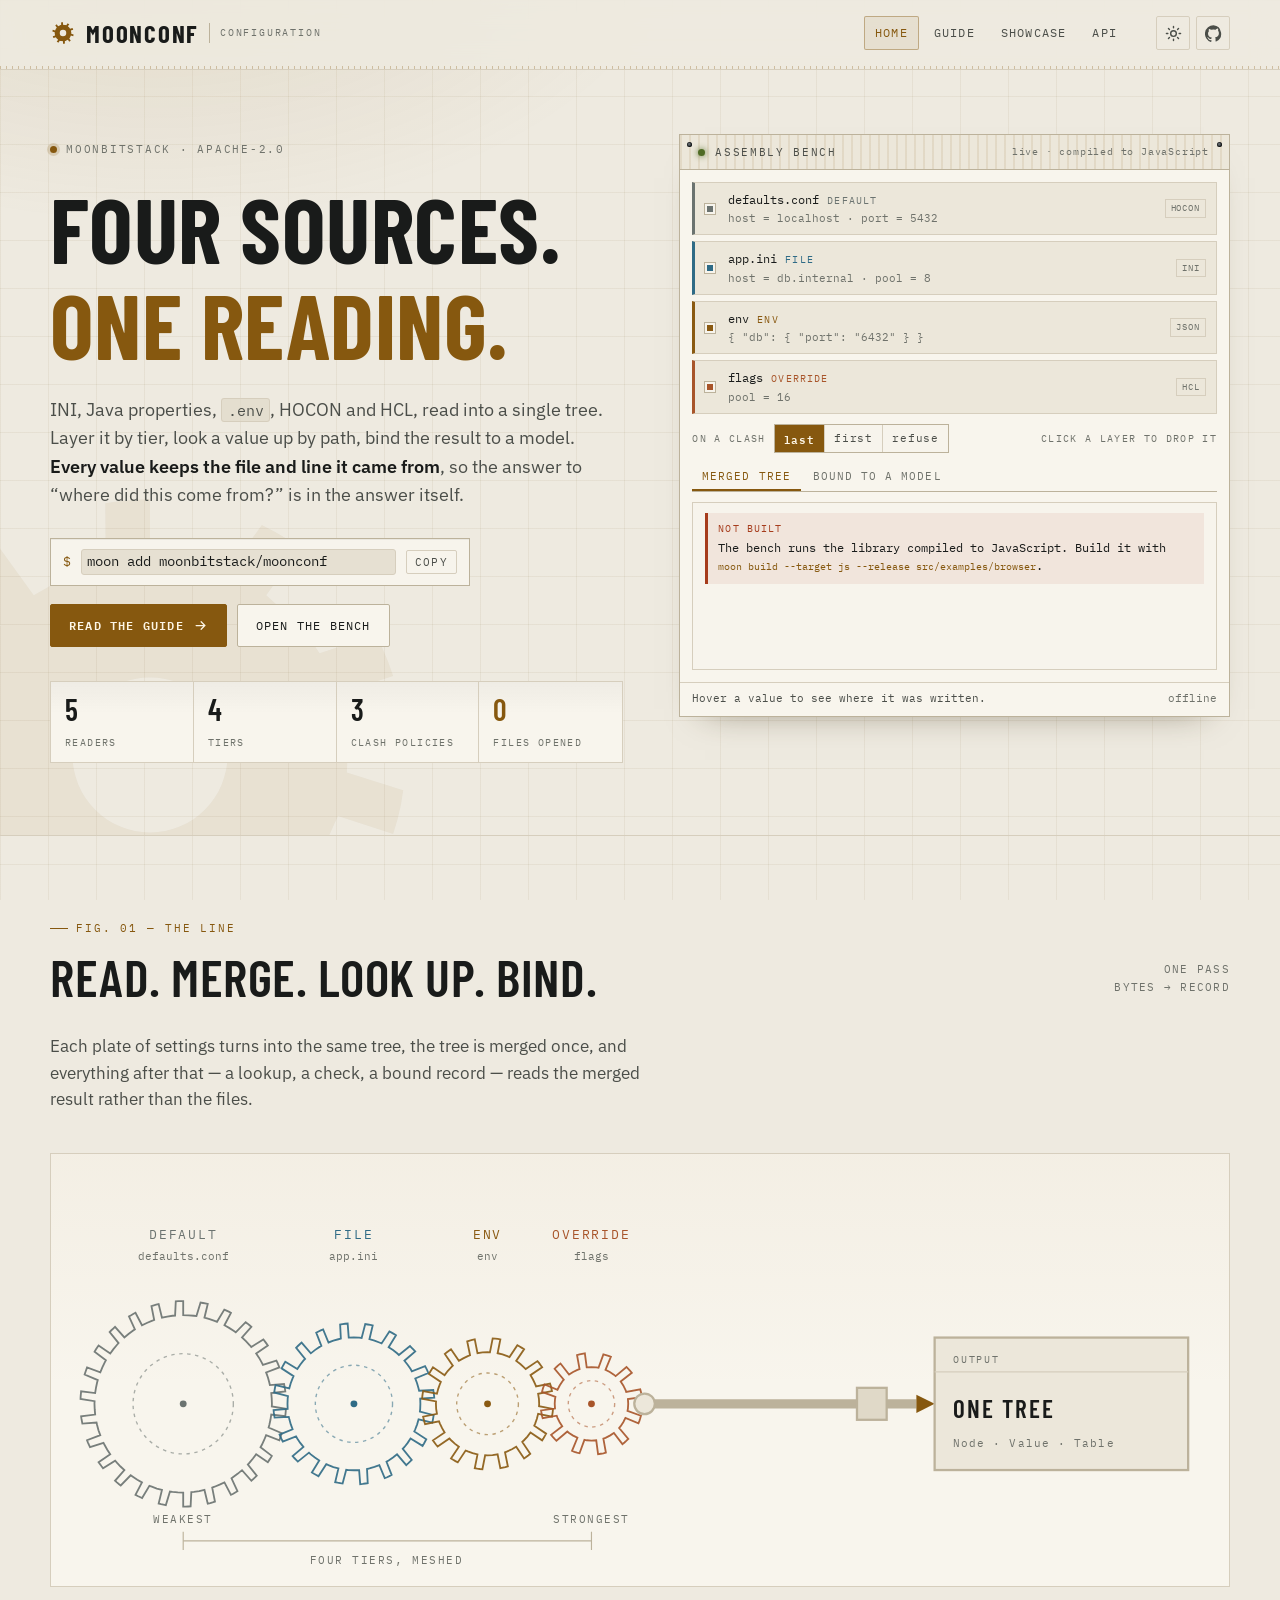
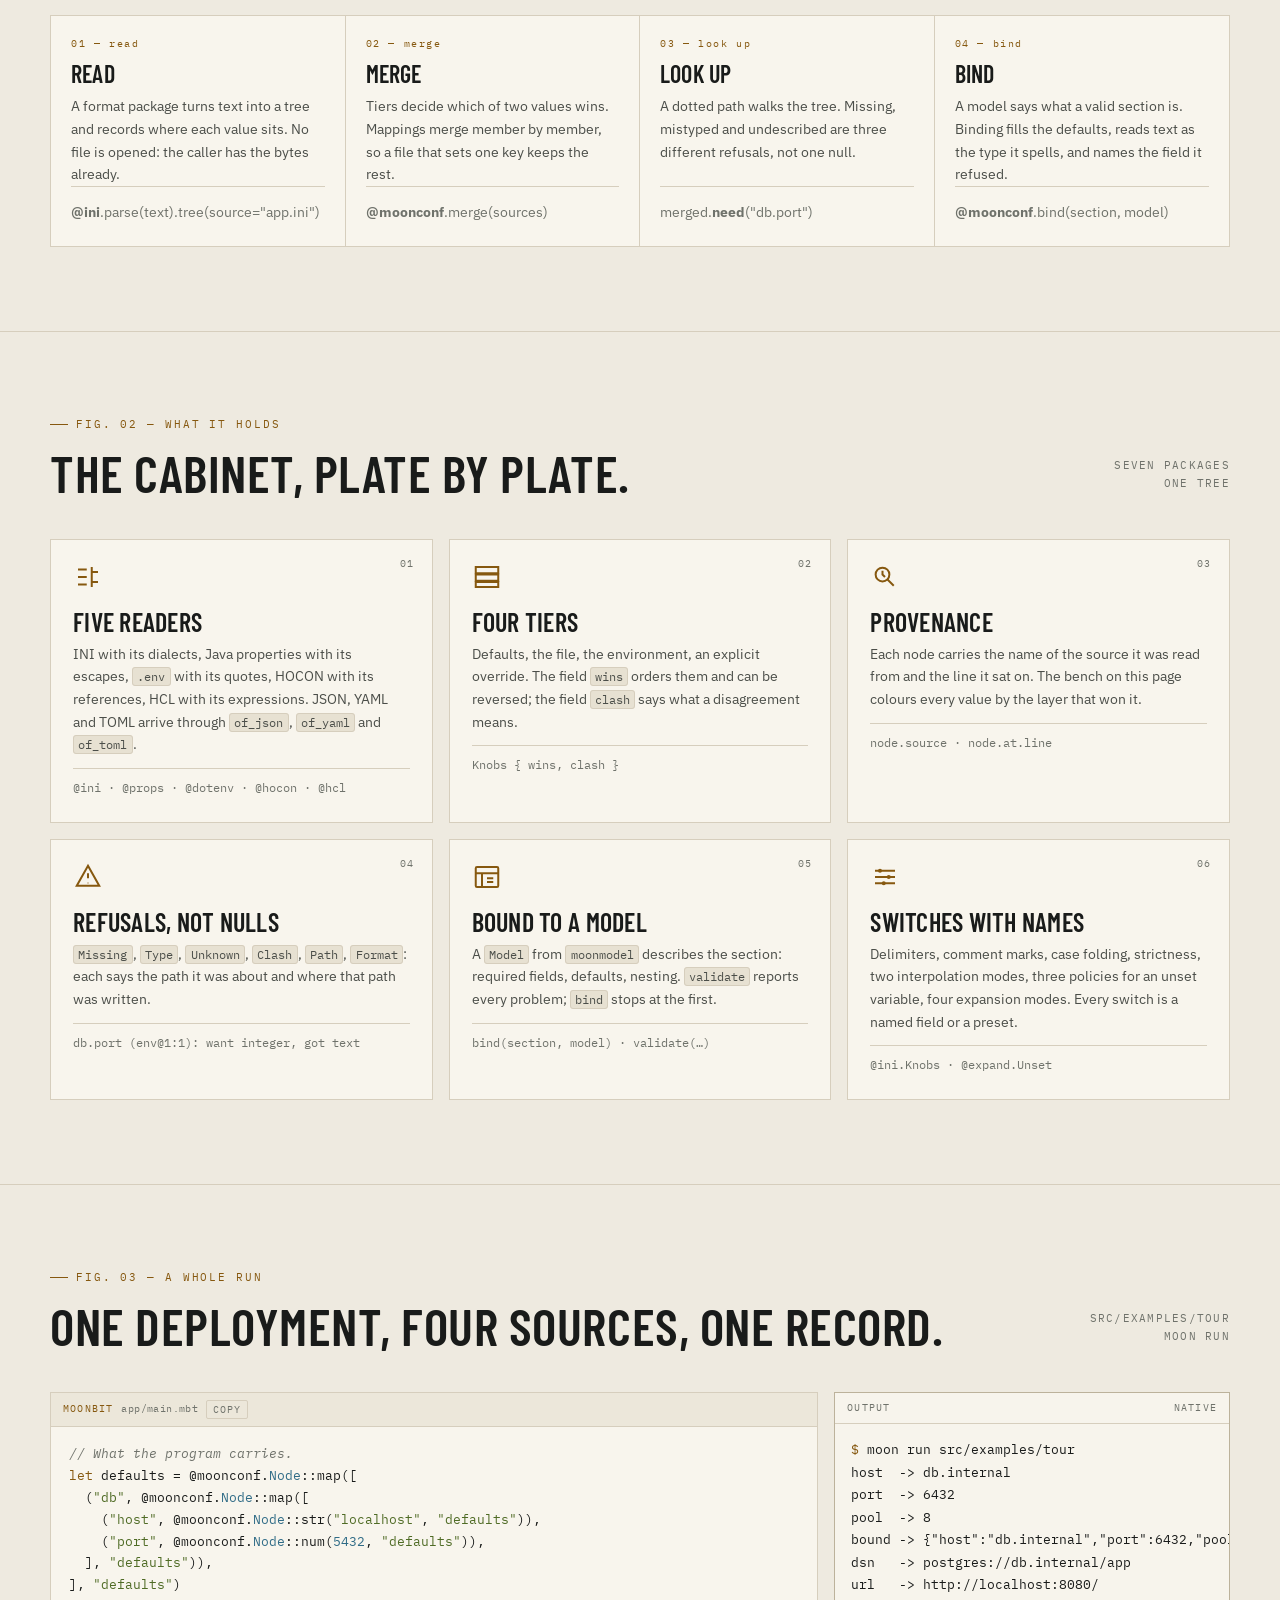
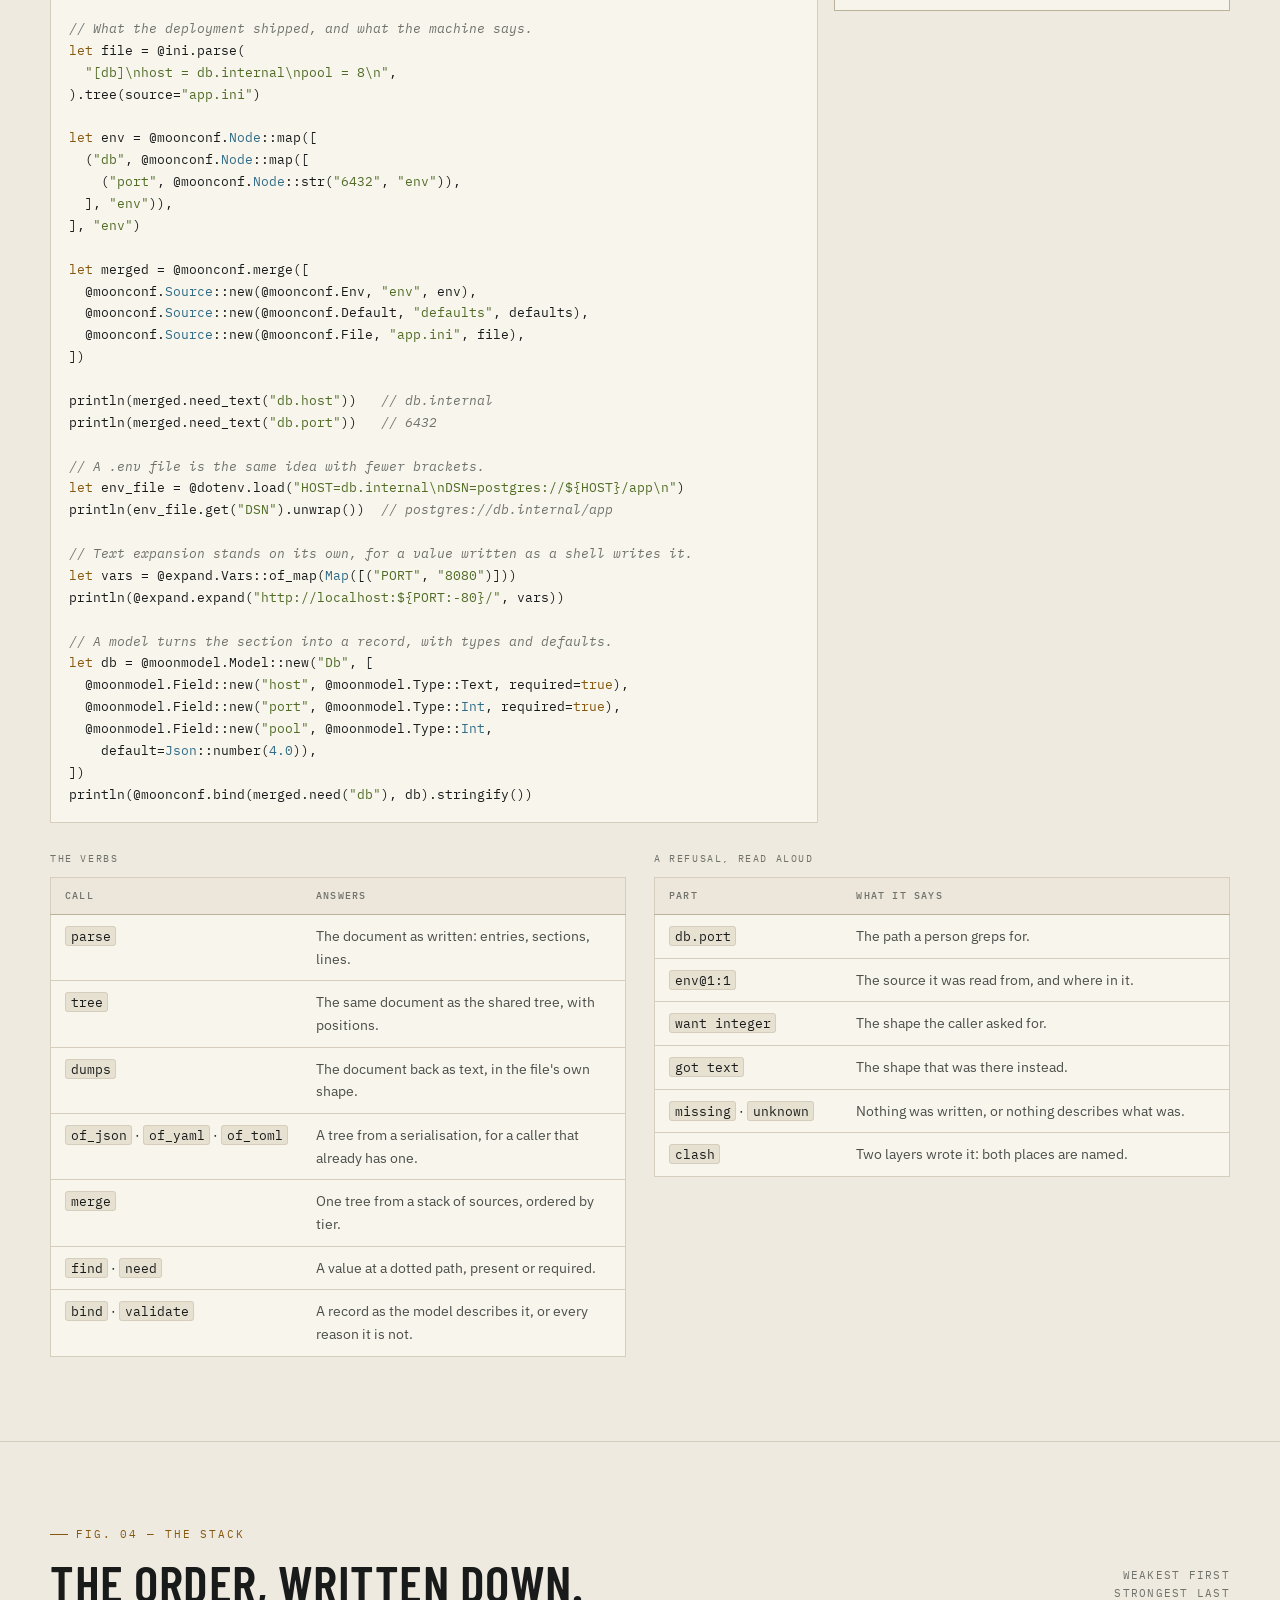
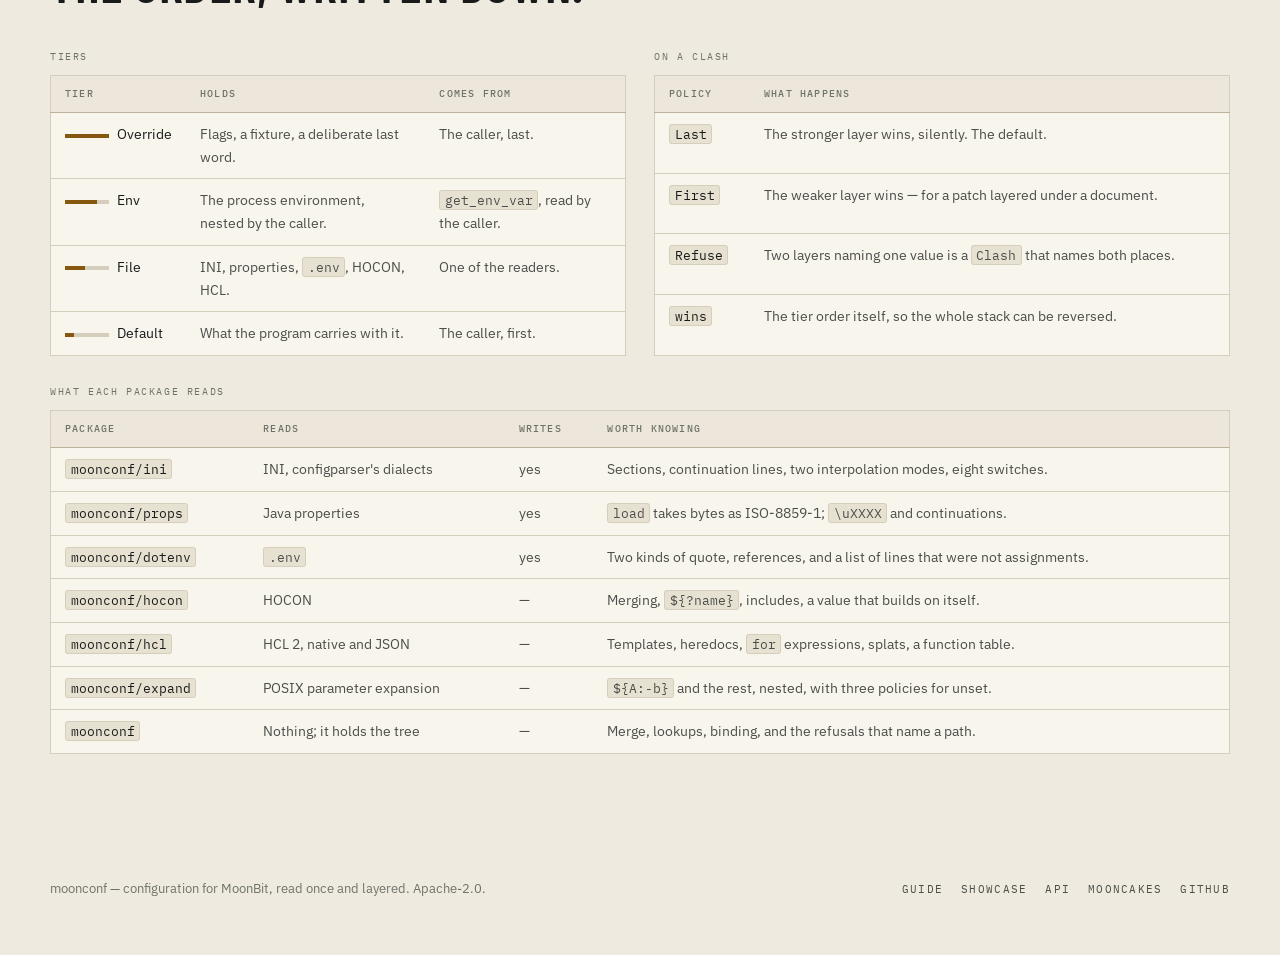
==== commit 16c8996f: "docs(moonconf): the homepage example prints the lines its output shows, and the unset policies say w" ====
--- a/docs/index.html
+++ b/docs/index.html
@@ -424,6 +424,14 @@
 println(merged.need_text("db.host"))   // db.internal
 println(merged.need_text("db.port"))   // 6432
 
+// A .env file is the same idea with fewer brackets.
+let env_file = @dotenv.load("HOST=db.internal\nDSN=postgres://${HOST}/app\n")
+println(env_file.get("DSN").unwrap())  // postgres://db.internal/app
+
+// Text expansion stands on its own, for a value written as a shell writes it.
+let vars = @expand.Vars::of_map(Map([("PORT", "8080")]))
+println(@expand.expand("http://localhost:${PORT:-80}/", vars))
+
 // A model turns the section into a record, with types and defaults.
 let db = @moonmodel.Model::new("Db", [
   @moonmodel.Field::new("host", @moonmodel.Type::Text, required=true),
@@ -551,7 +559,7 @@
           </div>
 
           <table class="spec" style="margin-top: 28px">
-            <caption>The readers</caption>
+            <caption>What each package reads</caption>
             <thead>
               <tr><th>Package</th><th>Reads</th><th>Writes</th><th>Worth knowing</th></tr>
             </thead>
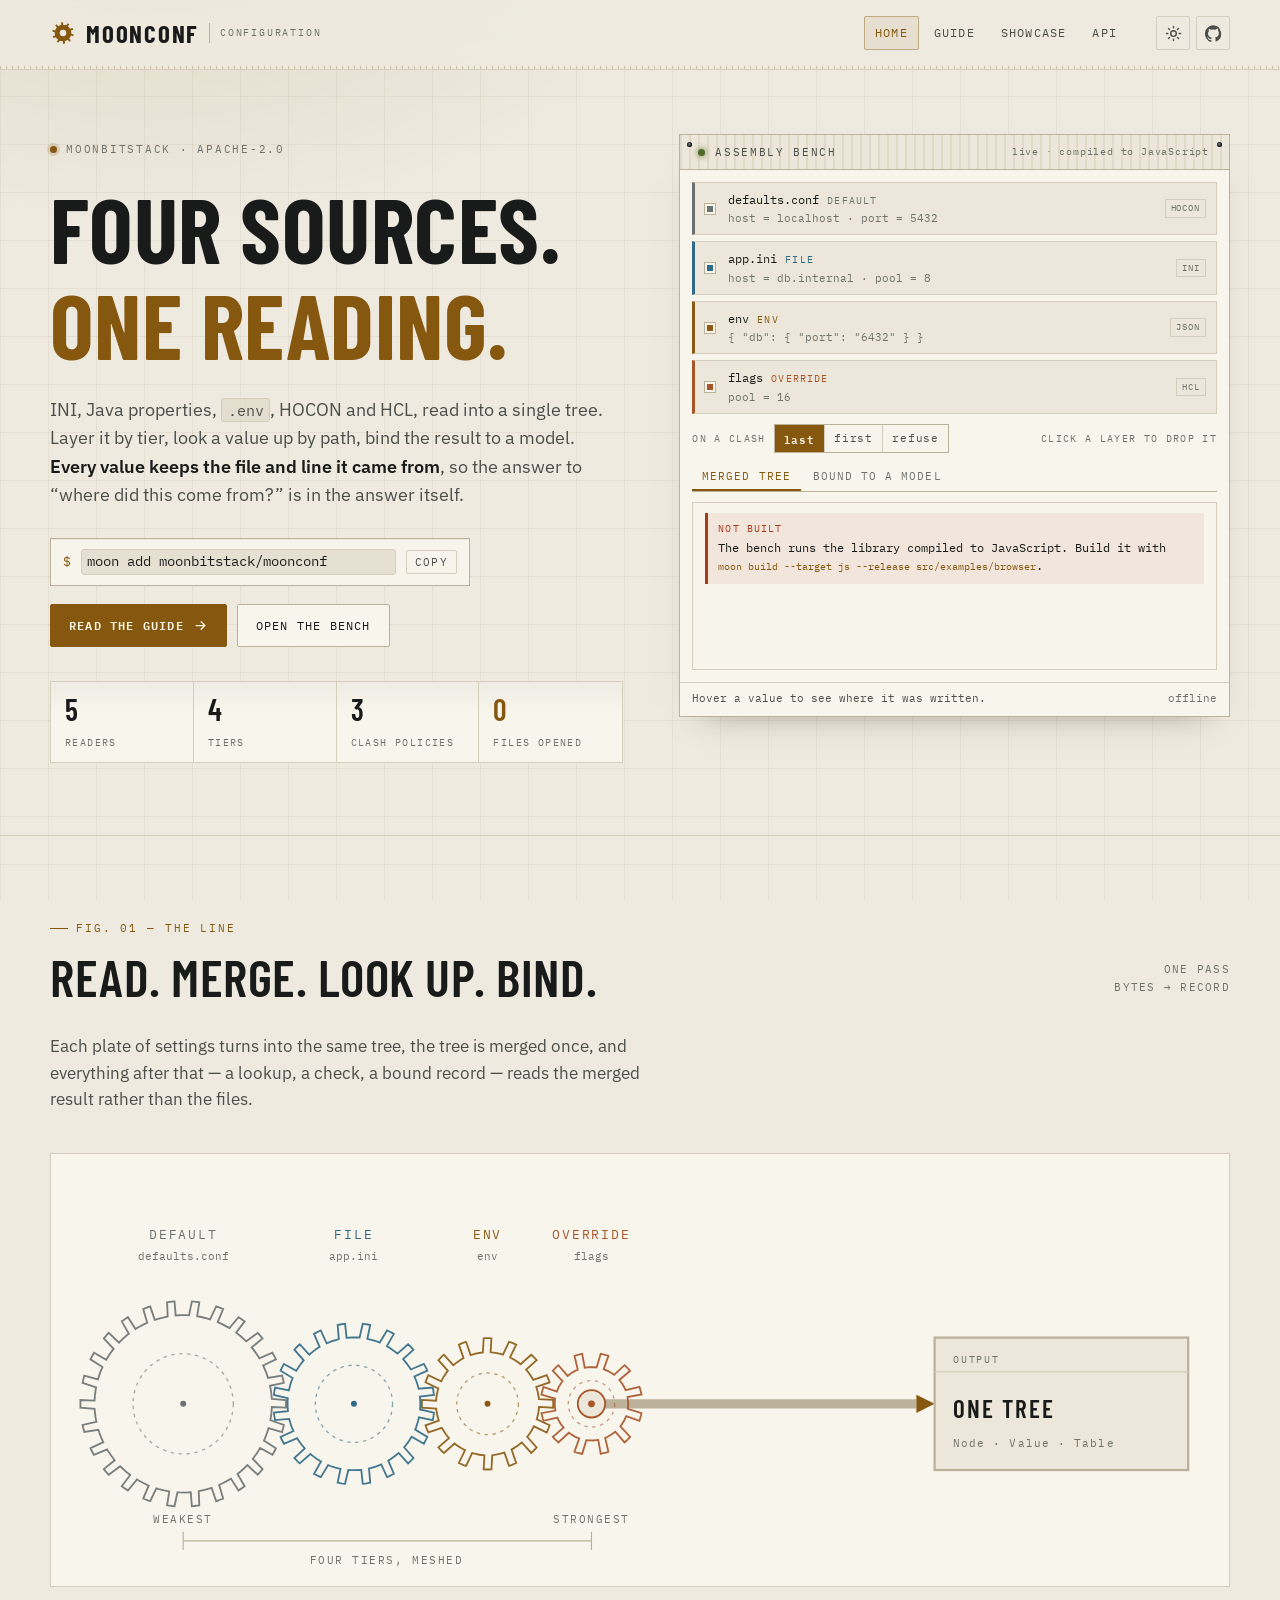
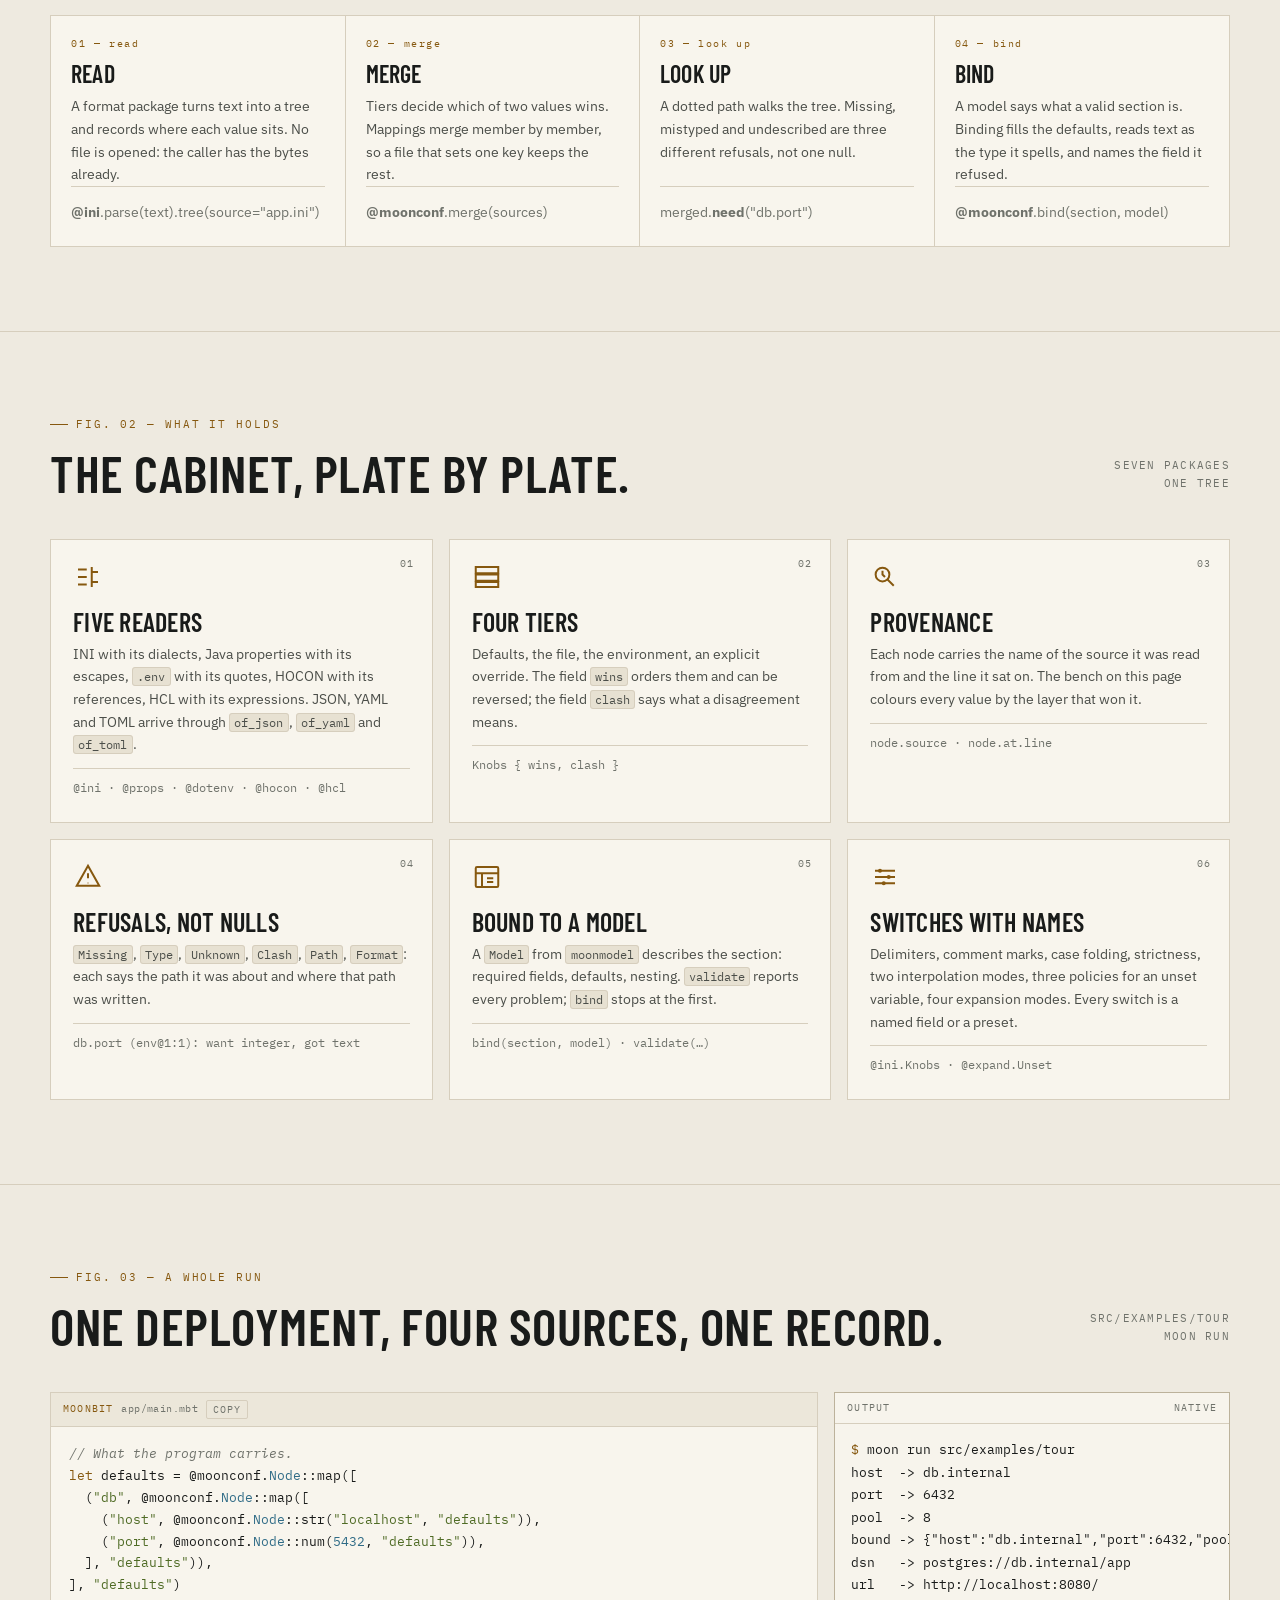
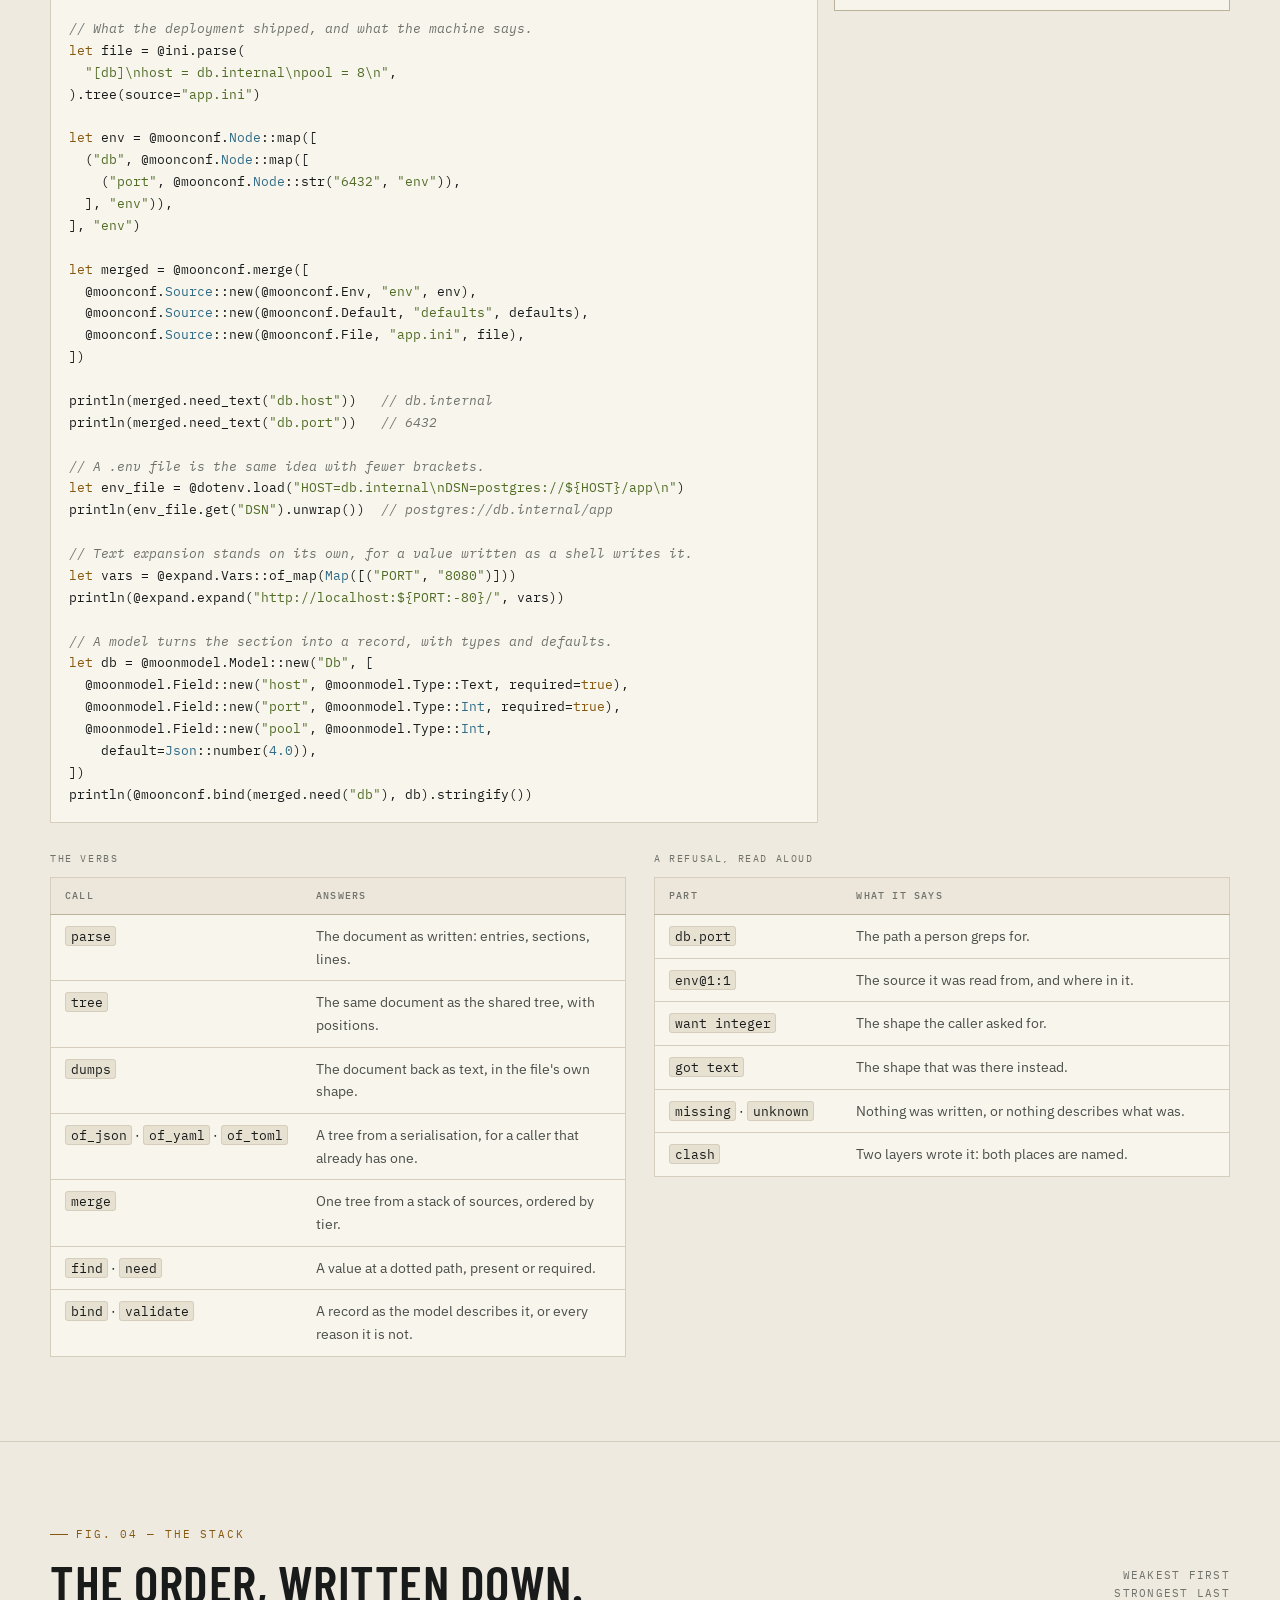
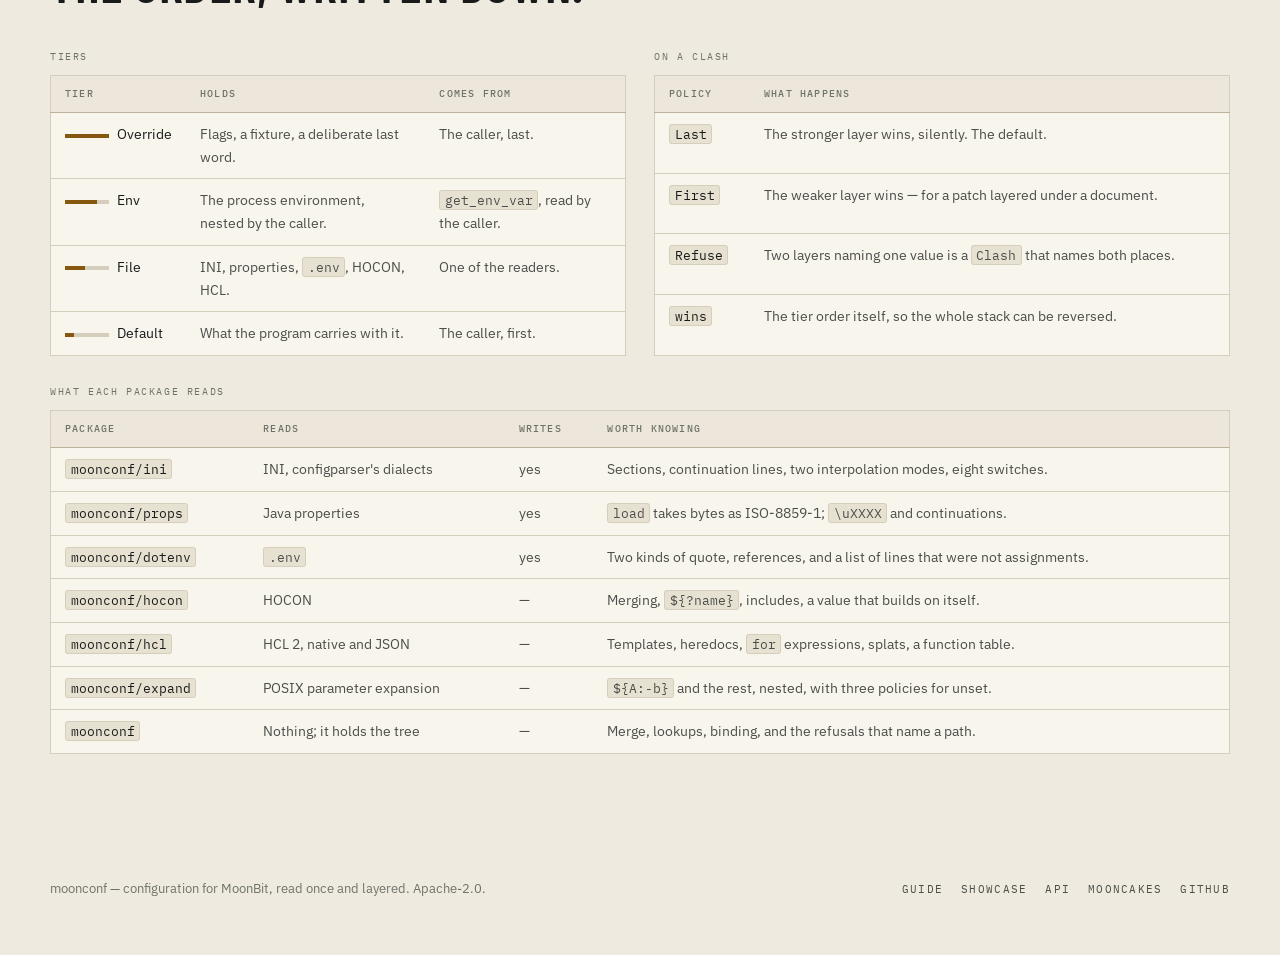
==== commit 10567242: "fix(moonconf): gears that mesh, a shaft that leaves the last one, and drawings that do not select. S" ====
--- a/docs/index.html
+++ b/docs/index.html
@@ -79,9 +79,6 @@
 
     <main id="main">
       <section class="hero">
-        <svg class="watermark" viewBox="0 0 32 32" aria-hidden="true">
-          <path fill="currentColor" fill-rule="evenodd" d="M26.20 16.00 L26.16 16.90 L29.07 17.82 L28.95 18.58 L28.77 19.34 L28.55 20.08 L25.70 19.15 L24.78 21.19 L24.25 22.00 L23.69 22.70 L25.51 25.16 L24.96 25.70 L24.37 26.21 L23.76 26.68 L22.00 24.25 L20.05 25.36 L19.15 25.70 L18.29 25.94 L18.31 29.00 L17.54 29.11 L16.77 29.18 L16.00 29.20 L16.00 26.20 L13.77 25.95 L12.85 25.70 L12.01 25.39 L10.23 27.87 L9.54 27.51 L8.88 27.12 L8.24 26.68 L10.00 24.25 L8.35 22.75 L7.75 22.00 L7.25 21.25 L4.35 22.21 L4.01 21.52 L3.71 20.81 L3.45 20.08 L6.30 19.15 L5.85 16.96 L5.80 16.00 L5.84 15.10 L2.93 14.18 L3.05 13.42 L3.23 12.66 L3.45 11.92 L6.30 12.85 L7.22 10.81 L7.75 10.00 L8.31 9.30 L6.49 6.84 L7.04 6.30 L7.63 5.79 L8.24 5.32 L10.00 7.75 L11.95 6.64 L12.85 6.30 L13.71 6.06 L13.69 3.00 L14.46 2.89 L15.23 2.82 L16.00 2.80 L16.00 5.80 L18.23 6.05 L19.15 6.30 L19.99 6.61 L21.77 4.13 L22.46 4.49 L23.12 4.88 L23.76 5.32 L22.00 7.75 L23.65 9.25 L24.25 10.00 L24.75 10.75 L27.65 9.79 L27.99 10.48 L28.29 11.19 L28.55 11.92 L25.70 12.85 L26.15 15.04 Z M16.00 12.00 A4 4 0 1 0 16.00 20.00 A4 4 0 1 0 16.00 12.00 Z" />
-        </svg>
         <div class="inner hero-grid">
           <div>
             <span class="eyebrow"><span class="dot"></span>moonbitstack · Apache-2.0</span>
@@ -178,45 +175,45 @@
             <svg viewBox="0 0 1000 366" role="img" aria-labelledby="train-title train-desc">
   <title id="train-title">Four tiers meshed into one reading</title>
   <desc id="train-desc">Defaults, the file, the environment and an override, each drawn as a gear, driving one shaft labelled one tree.</desc>
+  <line class="shaft" x1="457.5" y1="210" x2="742" y2="210" />
   <g transform="translate(100.0 210)" style="color: var(--tier-default)">
     <g class="gear-spin" style="animation-duration: 52s">
-      <path class="gear-body" transform="rotate(0)" d="M77.7 0.0 L77.6 2.3 L89.9 4.3 L89.8 6.5 L89.6 8.7 L89.4 10.9 L77.1 9.4 L76.4 14.0 L75.4 18.6 L75.4 18.6 L74.8 20.8 L86.3 25.7 L85.6 27.8 L84.9 29.9 L84.2 31.9 L72.6 27.5 L70.8 31.9 L68.8 36.1 L68.8 36.1 L67.7 38.1 L77.6 45.6 L76.5 47.5 L75.3 49.3 L74.1 51.1 L63.9 44.1 L61.1 47.9 L58.1 51.5 L58.1 51.5 L56.6 53.2 L64.4 62.9 L62.9 64.4 L61.3 65.9 L59.7 67.4 L51.5 58.1 L47.9 61.1 L44.1 63.9 L44.1 63.9 L42.3 65.2 L47.5 76.5 L45.6 77.6 L43.8 78.7 L41.8 79.7 L36.1 68.8 L31.9 70.8 L27.5 72.6 L27.5 72.6 L25.4 73.4 L27.8 85.6 L25.7 86.3 L23.7 86.9 L21.5 87.4 L18.6 75.4 L14.0 76.4 L9.4 77.1 L9.4 77.1 L7.1 77.3 L6.5 89.8 L4.3 89.9 L2.2 90.0 L0.0 90.0 L0.0 77.7 L-4.7 77.5 L-9.4 77.1 L-9.4 77.1 L-11.6 76.8 L-15.2 88.7 L-17.3 88.3 L-19.4 87.9 L-21.5 87.4 L-18.6 75.4 L-23.1 74.2 L-27.5 72.6 L-27.5 72.6 L-29.6 71.8 L-36.0 82.5 L-37.9 81.6 L-39.9 80.7 L-41.8 79.7 L-36.1 68.8 L-40.2 66.5 L-44.1 63.9 L-44.1 63.9 L-46.0 62.6 L-54.7 71.5 L-56.4 70.2 L-58.1 68.8 L-59.7 67.4 L-51.5 58.1 L-54.9 54.9 L-58.1 51.5 L-58.1 51.5 L-59.6 49.8 L-70.2 56.4 L-71.5 54.7 L-72.8 52.9 L-74.1 51.1 L-63.9 44.1 L-66.5 40.2 L-68.8 36.1 L-68.8 36.1 L-69.8 34.1 L-81.6 37.9 L-82.5 36.0 L-83.4 33.9 L-84.2 31.9 L-72.6 27.5 L-74.2 23.1 L-75.4 18.6 L-75.4 18.6 L-75.9 16.4 L-88.3 17.3 L-88.7 15.2 L-89.1 13.0 L-89.4 10.9 L-77.1 9.4 L-77.5 4.7 L-77.7 0.0 L-77.7 0.0 L-77.6 -2.3 L-89.9 -4.3 L-89.8 -6.5 L-89.6 -8.7 L-89.4 -10.9 L-77.1 -9.4 L-76.4 -14.0 L-75.4 -18.6 L-75.4 -18.6 L-74.8 -20.8 L-86.3 -25.7 L-85.6 -27.8 L-84.9 -29.9 L-84.2 -31.9 L-72.6 -27.5 L-70.8 -31.9 L-68.8 -36.1 L-68.8 -36.1 L-67.7 -38.1 L-77.6 -45.6 L-76.5 -47.5 L-75.3 -49.3 L-74.1 -51.1 L-63.9 -44.1 L-61.1 -47.9 L-58.1 -51.5 L-58.1 -51.5 L-56.6 -53.2 L-64.4 -62.9 L-62.9 -64.4 L-61.3 -65.9 L-59.7 -67.4 L-51.5 -58.1 L-47.9 -61.1 L-44.1 -63.9 L-44.1 -63.9 L-42.3 -65.2 L-47.5 -76.5 L-45.6 -77.6 L-43.8 -78.7 L-41.8 -79.7 L-36.1 -68.8 L-31.9 -70.8 L-27.5 -72.6 L-27.5 -72.6 L-25.4 -73.4 L-27.8 -85.6 L-25.7 -86.3 L-23.7 -86.9 L-21.5 -87.4 L-18.6 -75.4 L-14.0 -76.4 L-9.4 -77.1 L-9.4 -77.1 L-7.1 -77.3 L-6.5 -89.8 L-4.3 -89.9 L-2.2 -90.0 L-0.0 -90.0 L-0.0 -77.7 L4.7 -77.5 L9.4 -77.1 L9.4 -77.1 L11.6 -76.8 L15.2 -88.7 L17.3 -88.3 L19.4 -87.9 L21.5 -87.4 L18.6 -75.4 L23.1 -74.2 L27.5 -72.6 L27.5 -72.6 L29.6 -71.8 L36.0 -82.5 L37.9 -81.6 L39.9 -80.7 L41.8 -79.7 L36.1 -68.8 L40.2 -66.5 L44.1 -63.9 L44.1 -63.9 L46.0 -62.6 L54.7 -71.5 L56.4 -70.2 L58.1 -68.8 L59.7 -67.4 L51.5 -58.1 L54.9 -54.9 L58.1 -51.5 L58.1 -51.5 L59.6 -49.8 L70.2 -56.4 L71.5 -54.7 L72.8 -52.9 L74.1 -51.1 L63.9 -44.1 L66.5 -40.2 L68.8 -36.1 L68.8 -36.1 L69.8 -34.1 L81.6 -37.9 L82.5 -36.0 L83.4 -33.9 L84.2 -31.9 L72.6 -27.5 L74.2 -23.1 L75.4 -18.6 L75.4 -18.6 L75.9 -16.4 L88.3 -17.3 L88.7 -15.2 L89.1 -13.0 L89.4 -10.9 L77.1 -9.4 L77.5 -4.7 L77.7 -0.0 Z" />
+      <path class="gear-body" transform="rotate(0.00)" d="M77.4 -6.6 L77.6 -4.3 L90.0 -3.3 L90.0 -1.1 L90.0 1.1 L90.0 3.3 L77.6 2.8 L77.3 7.5 L76.7 12.2 L76.7 12.2 L76.3 14.4 L88.1 18.4 L87.7 20.5 L87.1 22.6 L86.6 24.7 L74.7 21.3 L73.3 25.8 L71.6 30.2 L71.6 30.2 L70.7 32.2 L81.2 38.9 L80.2 40.9 L79.2 42.8 L78.1 44.7 L67.4 38.6 L65.0 42.6 L62.3 46.4 L62.3 46.4 L60.9 48.2 L69.5 57.2 L68.1 58.9 L66.7 60.5 L65.2 62.1 L56.2 53.6 L52.9 56.9 L49.4 60.0 L49.4 60.0 L47.6 61.4 L53.8 72.2 L52.0 73.5 L50.2 74.7 L48.4 75.9 L41.8 65.5 L37.7 67.9 L33.6 70.0 L33.6 70.0 L31.5 71.0 L35.0 83.0 L32.9 83.8 L30.9 84.6 L28.9 85.3 L24.9 73.6 L20.4 74.9 L15.8 76.0 L15.8 76.0 L13.6 76.5 L14.1 88.9 L11.9 89.2 L9.8 89.5 L7.6 89.7 L6.6 77.4 L1.9 77.7 L-2.8 77.6 L-2.8 77.6 L-5.1 77.5 L-7.6 89.7 L-9.8 89.5 L-11.9 89.2 L-14.1 88.9 L-12.2 76.7 L-16.8 75.8 L-21.3 74.7 L-21.3 74.7 L-23.5 74.0 L-28.9 85.3 L-30.9 84.6 L-32.9 83.8 L-35.0 83.0 L-30.2 71.6 L-34.4 69.6 L-38.6 67.4 L-38.6 67.4 L-40.5 66.3 L-48.4 75.9 L-50.2 74.7 L-52.0 73.5 L-53.8 72.2 L-46.4 62.3 L-50.1 59.4 L-53.6 56.2 L-53.6 56.2 L-55.2 54.7 L-65.2 62.1 L-66.7 60.5 L-68.1 58.9 L-69.5 57.2 L-60.0 49.4 L-62.8 45.7 L-65.5 41.8 L-65.5 41.8 L-66.7 39.9 L-78.1 44.7 L-79.2 42.8 L-80.2 40.9 L-81.2 38.9 L-70.0 33.6 L-71.9 29.3 L-73.6 24.9 L-73.6 24.9 L-74.3 22.7 L-86.6 24.7 L-87.1 22.6 L-87.7 20.5 L-88.1 18.4 L-76.0 15.8 L-76.9 11.2 L-77.4 6.6 L-77.4 6.6 L-77.6 4.3 L-90.0 3.3 L-90.0 1.1 L-90.0 -1.1 L-90.0 -3.3 L-77.6 -2.8 L-77.3 -7.5 L-76.7 -12.2 L-76.7 -12.2 L-76.3 -14.4 L-88.1 -18.4 L-87.7 -20.5 L-87.1 -22.6 L-86.6 -24.7 L-74.7 -21.3 L-73.3 -25.8 L-71.6 -30.2 L-71.6 -30.2 L-70.7 -32.2 L-81.2 -38.9 L-80.2 -40.9 L-79.2 -42.8 L-78.1 -44.7 L-67.4 -38.6 L-65.0 -42.6 L-62.3 -46.4 L-62.3 -46.4 L-60.9 -48.2 L-69.5 -57.2 L-68.1 -58.9 L-66.7 -60.5 L-65.2 -62.1 L-56.2 -53.6 L-52.9 -56.9 L-49.4 -60.0 L-49.4 -60.0 L-47.6 -61.4 L-53.8 -72.2 L-52.0 -73.5 L-50.2 -74.7 L-48.4 -75.9 L-41.8 -65.5 L-37.7 -67.9 L-33.6 -70.0 L-33.6 -70.0 L-31.5 -71.0 L-35.0 -83.0 L-32.9 -83.8 L-30.9 -84.6 L-28.9 -85.3 L-24.9 -73.6 L-20.4 -74.9 L-15.8 -76.0 L-15.8 -76.0 L-13.6 -76.5 L-14.1 -88.9 L-11.9 -89.2 L-9.8 -89.5 L-7.6 -89.7 L-6.6 -77.4 L-1.9 -77.7 L2.8 -77.6 L2.8 -77.6 L5.1 -77.5 L7.6 -89.7 L9.8 -89.5 L11.9 -89.2 L14.1 -88.9 L12.2 -76.7 L16.8 -75.8 L21.3 -74.7 L21.3 -74.7 L23.5 -74.0 L28.9 -85.3 L30.9 -84.6 L32.9 -83.8 L35.0 -83.0 L30.2 -71.6 L34.4 -69.6 L38.6 -67.4 L38.6 -67.4 L40.5 -66.3 L48.4 -75.9 L50.2 -74.7 L52.0 -73.5 L53.8 -72.2 L46.4 -62.3 L50.1 -59.4 L53.6 -56.2 L53.6 -56.2 L55.2 -54.7 L65.2 -62.1 L66.7 -60.5 L68.1 -58.9 L69.5 -57.2 L60.0 -49.4 L62.8 -45.7 L65.5 -41.8 L65.5 -41.8 L66.7 -39.9 L78.1 -44.7 L79.2 -42.8 L80.2 -40.9 L81.2 -38.9 L70.0 -33.6 L71.9 -29.3 L73.6 -24.9 L73.6 -24.9 L74.3 -22.7 L86.6 -24.7 L87.1 -22.6 L87.7 -20.5 L88.1 -18.4 L76.0 -15.8 L76.9 -11.2 L77.4 -6.6 Z" />
       <circle class="gear-hub" r="43.9" />
     </g>
-    <circle r="3" fill="currentColor" />
+    <circle r="2.6" fill="currentColor" />
   </g>
   <text class="label-tier" x="100.0" y="66" text-anchor="middle" style="fill: var(--tier-default)">DEFAULT</text>
   <text class="label-src" x="100.0" y="84" text-anchor="middle">defaults.conf</text>
   <g transform="translate(249.5 210)" style="color: var(--tier-file)">
     <g class="gear-spin rev" style="animation-duration: 40s">
-      <path class="gear-body" transform="rotate(4.5)" d="M58.2 0.0 L58.1 2.2 L70.4 4.4 L70.2 6.6 L70.0 8.8 L69.7 11.0 L57.5 9.1 L56.6 13.6 L55.3 18.0 L55.3 18.0 L54.6 20.0 L65.6 26.0 L64.7 28.0 L63.8 30.0 L62.8 32.0 L51.8 26.4 L49.6 30.4 L47.1 34.2 L47.1 34.2 L45.7 35.9 L54.3 45.0 L52.9 46.6 L51.4 48.3 L49.9 49.9 L41.1 41.1 L37.8 44.2 L34.2 47.1 L34.2 47.1 L32.4 48.3 L37.8 59.5 L35.9 60.7 L34.0 61.8 L32.0 62.8 L26.4 51.8 L22.3 53.7 L18.0 55.3 L18.0 55.3 L15.9 56.0 L17.5 68.3 L15.4 68.8 L13.2 69.3 L11.0 69.7 L9.1 57.5 L4.6 58.0 L0.0 58.2 L0.0 58.2 L-2.2 58.1 L-4.4 70.4 L-6.6 70.2 L-8.8 70.0 L-11.0 69.7 L-9.1 57.5 L-13.6 56.6 L-18.0 55.3 L-18.0 55.3 L-20.0 54.6 L-26.0 65.6 L-28.0 64.7 L-30.0 63.8 L-32.0 62.8 L-26.4 51.8 L-30.4 49.6 L-34.2 47.1 L-34.2 47.1 L-35.9 45.7 L-45.0 54.3 L-46.6 52.9 L-48.3 51.4 L-49.9 49.9 L-41.1 41.1 L-44.2 37.8 L-47.1 34.2 L-47.1 34.2 L-48.3 32.4 L-59.5 37.8 L-60.7 35.9 L-61.8 34.0 L-62.8 32.0 L-51.8 26.4 L-53.7 22.3 L-55.3 18.0 L-55.3 18.0 L-56.0 15.9 L-68.3 17.5 L-68.8 15.4 L-69.3 13.2 L-69.7 11.0 L-57.5 9.1 L-58.0 4.6 L-58.2 0.0 L-58.2 0.0 L-58.1 -2.2 L-70.4 -4.4 L-70.2 -6.6 L-70.0 -8.8 L-69.7 -11.0 L-57.5 -9.1 L-56.6 -13.6 L-55.3 -18.0 L-55.3 -18.0 L-54.6 -20.0 L-65.6 -26.0 L-64.7 -28.0 L-63.8 -30.0 L-62.8 -32.0 L-51.8 -26.4 L-49.6 -30.4 L-47.1 -34.2 L-47.1 -34.2 L-45.7 -35.9 L-54.3 -45.0 L-52.9 -46.6 L-51.4 -48.3 L-49.9 -49.9 L-41.1 -41.1 L-37.8 -44.2 L-34.2 -47.1 L-34.2 -47.1 L-32.4 -48.3 L-37.8 -59.5 L-35.9 -60.7 L-34.0 -61.8 L-32.0 -62.8 L-26.4 -51.8 L-22.3 -53.7 L-18.0 -55.3 L-18.0 -55.3 L-15.9 -56.0 L-17.5 -68.3 L-15.4 -68.8 L-13.2 -69.3 L-11.0 -69.7 L-9.1 -57.5 L-4.6 -58.0 L-0.0 -58.2 L-0.0 -58.2 L2.2 -58.1 L4.4 -70.4 L6.6 -70.2 L8.8 -70.0 L11.0 -69.7 L9.1 -57.5 L13.6 -56.6 L18.0 -55.3 L18.0 -55.3 L20.0 -54.6 L26.0 -65.6 L28.0 -64.7 L30.0 -63.8 L32.0 -62.8 L26.4 -51.8 L30.4 -49.6 L34.2 -47.1 L34.2 -47.1 L35.9 -45.7 L45.0 -54.3 L46.6 -52.9 L48.3 -51.4 L49.9 -49.9 L41.1 -41.1 L44.2 -37.8 L47.1 -34.2 L47.1 -34.2 L48.3 -32.4 L59.5 -37.8 L60.7 -35.9 L61.8 -34.0 L62.8 -32.0 L51.8 -26.4 L53.7 -22.3 L55.3 -18.0 L55.3 -18.0 L56.0 -15.9 L68.3 -17.5 L68.8 -15.4 L69.3 -13.2 L69.7 -11.0 L57.5 -9.1 L58.0 -4.6 L58.2 -0.0 Z" />
+      <path class="gear-body" transform="rotate(9.00)" d="M57.8 -6.4 L58.0 -4.2 L70.4 -3.3 L70.5 -1.1 L70.5 1.1 L70.4 3.3 L58.1 2.7 L57.7 7.3 L57.0 11.8 L57.0 11.8 L56.5 13.9 L68.0 18.6 L67.4 20.7 L66.7 22.8 L66.0 24.9 L54.4 20.6 L52.6 24.8 L50.5 28.8 L50.5 28.8 L49.4 30.7 L58.9 38.7 L57.7 40.6 L56.4 42.3 L55.0 44.1 L45.4 36.4 L42.4 39.8 L39.2 43.0 L39.2 43.0 L37.5 44.5 L44.1 55.0 L42.3 56.4 L40.6 57.7 L38.7 58.9 L31.9 48.6 L28.0 51.0 L23.9 53.0 L23.9 53.0 L21.9 53.9 L24.9 66.0 L22.8 66.7 L20.7 67.4 L18.6 68.0 L15.4 56.1 L10.9 57.1 L6.4 57.8 L6.4 57.8 L4.2 58.0 L3.3 70.4 L1.1 70.5 L-1.1 70.5 L-3.3 70.4 L-2.7 58.1 L-7.3 57.7 L-11.8 57.0 L-11.8 57.0 L-13.9 56.5 L-18.6 68.0 L-20.7 67.4 L-22.8 66.7 L-24.9 66.0 L-20.6 54.4 L-24.8 52.6 L-28.8 50.5 L-28.8 50.5 L-30.7 49.4 L-38.7 58.9 L-40.6 57.7 L-42.3 56.4 L-44.1 55.0 L-36.4 45.4 L-39.8 42.4 L-43.0 39.2 L-43.0 39.2 L-44.5 37.5 L-55.0 44.1 L-56.4 42.3 L-57.7 40.6 L-58.9 38.7 L-48.6 31.9 L-51.0 28.0 L-53.0 23.9 L-53.0 23.9 L-53.9 21.9 L-66.0 24.9 L-66.7 22.8 L-67.4 20.7 L-68.0 18.6 L-56.1 15.4 L-57.1 10.9 L-57.8 6.4 L-57.8 6.4 L-58.0 4.2 L-70.4 3.3 L-70.5 1.1 L-70.5 -1.1 L-70.4 -3.3 L-58.1 -2.7 L-57.7 -7.3 L-57.0 -11.8 L-57.0 -11.8 L-56.5 -13.9 L-68.0 -18.6 L-67.4 -20.7 L-66.7 -22.8 L-66.0 -24.9 L-54.4 -20.6 L-52.6 -24.8 L-50.5 -28.8 L-50.5 -28.8 L-49.4 -30.7 L-58.9 -38.7 L-57.7 -40.6 L-56.4 -42.3 L-55.0 -44.1 L-45.4 -36.4 L-42.4 -39.8 L-39.2 -43.0 L-39.2 -43.0 L-37.5 -44.5 L-44.1 -55.0 L-42.3 -56.4 L-40.6 -57.7 L-38.7 -58.9 L-31.9 -48.6 L-28.0 -51.0 L-23.9 -53.0 L-23.9 -53.0 L-21.9 -53.9 L-24.9 -66.0 L-22.8 -66.7 L-20.7 -67.4 L-18.6 -68.0 L-15.4 -56.1 L-10.9 -57.1 L-6.4 -57.8 L-6.4 -57.8 L-4.2 -58.0 L-3.3 -70.4 L-1.1 -70.5 L1.1 -70.5 L3.3 -70.4 L2.7 -58.1 L7.3 -57.7 L11.8 -57.0 L11.8 -57.0 L13.9 -56.5 L18.6 -68.0 L20.7 -67.4 L22.8 -66.7 L24.9 -66.0 L20.6 -54.4 L24.8 -52.6 L28.8 -50.5 L28.8 -50.5 L30.7 -49.4 L38.7 -58.9 L40.6 -57.7 L42.3 -56.4 L44.1 -55.0 L36.4 -45.4 L39.8 -42.4 L43.0 -39.2 L43.0 -39.2 L44.5 -37.5 L55.0 -44.1 L56.4 -42.3 L57.7 -40.6 L58.9 -38.7 L48.6 -31.9 L51.0 -28.0 L53.0 -23.9 L53.0 -23.9 L53.9 -21.9 L66.0 -24.9 L66.7 -22.8 L67.4 -20.7 L68.0 -18.6 L56.1 -15.4 L57.1 -10.9 L57.8 -6.4 Z" />
       <circle class="gear-hub" r="33.8" />
     </g>
-    <circle r="3" fill="currentColor" />
+    <circle r="2.6" fill="currentColor" />
   </g>
   <text class="label-tier" x="249.5" y="66" text-anchor="middle" style="fill: var(--tier-file)">FILE</text>
   <text class="label-src" x="249.5" y="84" text-anchor="middle">app.ini</text>
   <g transform="translate(366.5 210)" style="color: var(--tier-env)">
     <g class="gear-spin" style="animation-duration: 32s">
-      <path class="gear-body" transform="rotate(0)" d="M45.2 0.0 L45.1 2.1 L57.3 4.5 L57.1 6.8 L56.8 9.0 L56.4 11.2 L44.3 8.8 L43.2 13.1 L41.7 17.3 L41.7 17.3 L40.9 19.2 L51.3 26.1 L50.2 28.1 L49.0 30.1 L47.8 32.0 L37.6 25.1 L34.9 28.7 L31.9 31.9 L31.9 31.9 L30.4 33.4 L37.4 43.7 L35.6 45.2 L33.8 46.5 L32.0 47.8 L25.1 37.6 L21.3 39.8 L17.3 41.7 L17.3 41.7 L15.3 42.5 L17.8 54.7 L15.6 55.4 L13.4 55.9 L11.2 56.4 L8.8 44.3 L4.4 45.0 L0.0 45.2 L0.0 45.2 L-2.1 45.1 L-4.5 57.3 L-6.8 57.1 L-9.0 56.8 L-11.2 56.4 L-8.8 44.3 L-13.1 43.2 L-17.3 41.7 L-17.3 41.7 L-19.2 40.9 L-26.1 51.3 L-28.1 50.2 L-30.1 49.0 L-32.0 47.8 L-25.1 37.6 L-28.7 34.9 L-31.9 31.9 L-31.9 31.9 L-33.4 30.4 L-43.7 37.4 L-45.2 35.6 L-46.5 33.8 L-47.8 32.0 L-37.6 25.1 L-39.8 21.3 L-41.7 17.3 L-41.7 17.3 L-42.5 15.3 L-54.7 17.8 L-55.4 15.6 L-55.9 13.4 L-56.4 11.2 L-44.3 8.8 L-45.0 4.4 L-45.2 0.0 L-45.2 0.0 L-45.1 -2.1 L-57.3 -4.5 L-57.1 -6.8 L-56.8 -9.0 L-56.4 -11.2 L-44.3 -8.8 L-43.2 -13.1 L-41.7 -17.3 L-41.7 -17.3 L-40.9 -19.2 L-51.3 -26.1 L-50.2 -28.1 L-49.0 -30.1 L-47.8 -32.0 L-37.6 -25.1 L-34.9 -28.7 L-31.9 -31.9 L-31.9 -31.9 L-30.4 -33.4 L-37.4 -43.7 L-35.6 -45.2 L-33.8 -46.5 L-32.0 -47.8 L-25.1 -37.6 L-21.3 -39.8 L-17.3 -41.7 L-17.3 -41.7 L-15.3 -42.5 L-17.8 -54.7 L-15.6 -55.4 L-13.4 -55.9 L-11.2 -56.4 L-8.8 -44.3 L-4.4 -45.0 L-0.0 -45.2 L-0.0 -45.2 L2.1 -45.1 L4.5 -57.3 L6.8 -57.1 L9.0 -56.8 L11.2 -56.4 L8.8 -44.3 L13.1 -43.2 L17.3 -41.7 L17.3 -41.7 L19.2 -40.9 L26.1 -51.3 L28.1 -50.2 L30.1 -49.0 L32.0 -47.8 L25.1 -37.6 L28.7 -34.9 L31.9 -31.9 L31.9 -31.9 L33.4 -30.4 L43.7 -37.4 L45.2 -35.6 L46.5 -33.8 L47.8 -32.0 L37.6 -25.1 L39.8 -21.3 L41.7 -17.3 L41.7 -17.3 L42.5 -15.3 L54.7 -17.8 L55.4 -15.6 L55.9 -13.4 L56.4 -11.2 L44.3 -8.8 L45.0 -4.4 L45.2 -0.0 Z" />
+      <path class="gear-body" transform="rotate(0.00)" d="M44.7 -6.2 L45.0 -4.1 L57.4 -3.4 L57.5 -1.1 L57.5 1.1 L57.4 3.4 L45.1 2.7 L44.6 7.1 L43.7 11.4 L43.7 11.4 L43.1 13.5 L54.3 18.8 L53.6 21.0 L52.7 23.1 L51.8 25.1 L40.6 19.7 L38.5 23.6 L36.0 27.3 L36.0 27.3 L34.7 28.9 L43.0 38.2 L41.5 39.9 L39.9 41.5 L38.2 43.0 L30.0 33.8 L26.6 36.5 L22.8 39.0 L22.8 39.0 L21.0 40.0 L25.1 51.8 L23.1 52.7 L21.0 53.6 L18.8 54.3 L14.8 42.7 L10.5 43.9 L6.2 44.7 L6.2 44.7 L4.1 45.0 L3.4 57.4 L1.1 57.5 L-1.1 57.5 L-3.4 57.4 L-2.7 45.1 L-7.1 44.6 L-11.4 43.7 L-11.4 43.7 L-13.5 43.1 L-18.8 54.3 L-21.0 53.6 L-23.1 52.7 L-25.1 51.8 L-19.7 40.6 L-23.6 38.5 L-27.3 36.0 L-27.3 36.0 L-28.9 34.7 L-38.2 43.0 L-39.9 41.5 L-41.5 39.9 L-43.0 38.2 L-33.8 30.0 L-36.5 26.6 L-39.0 22.8 L-39.0 22.8 L-40.0 21.0 L-51.8 25.1 L-52.7 23.1 L-53.6 21.0 L-54.3 18.8 L-42.7 14.8 L-43.9 10.5 L-44.7 6.2 L-44.7 6.2 L-45.0 4.1 L-57.4 3.4 L-57.5 1.1 L-57.5 -1.1 L-57.4 -3.4 L-45.1 -2.7 L-44.6 -7.1 L-43.7 -11.4 L-43.7 -11.4 L-43.1 -13.5 L-54.3 -18.8 L-53.6 -21.0 L-52.7 -23.1 L-51.8 -25.1 L-40.6 -19.7 L-38.5 -23.6 L-36.0 -27.3 L-36.0 -27.3 L-34.7 -28.9 L-43.0 -38.2 L-41.5 -39.9 L-39.9 -41.5 L-38.2 -43.0 L-30.0 -33.8 L-26.6 -36.5 L-22.8 -39.0 L-22.8 -39.0 L-21.0 -40.0 L-25.1 -51.8 L-23.1 -52.7 L-21.0 -53.6 L-18.8 -54.3 L-14.8 -42.7 L-10.5 -43.9 L-6.2 -44.7 L-6.2 -44.7 L-4.1 -45.0 L-3.4 -57.4 L-1.1 -57.5 L1.1 -57.5 L3.4 -57.4 L2.7 -45.1 L7.1 -44.6 L11.4 -43.7 L11.4 -43.7 L13.5 -43.1 L18.8 -54.3 L21.0 -53.6 L23.1 -52.7 L25.1 -51.8 L19.7 -40.6 L23.6 -38.5 L27.3 -36.0 L27.3 -36.0 L28.9 -34.7 L38.2 -43.0 L39.9 -41.5 L41.5 -39.9 L43.0 -38.2 L33.8 -30.0 L36.5 -26.6 L39.0 -22.8 L39.0 -22.8 L40.0 -21.0 L51.8 -25.1 L52.7 -23.1 L53.6 -21.0 L54.3 -18.8 L42.7 -14.8 L43.9 -10.5 L44.7 -6.2 Z" />
       <circle class="gear-hub" r="27.0" />
     </g>
-    <circle r="3" fill="currentColor" />
+    <circle r="2.6" fill="currentColor" />
   </g>
   <text class="label-tier" x="366.5" y="66" text-anchor="middle" style="fill: var(--tier-env)">ENV</text>
   <text class="label-src" x="366.5" y="84" text-anchor="middle">env</text>
   <g transform="translate(457.5 210)" style="color: var(--tier-override)">
     <g class="gear-spin rev" style="animation-duration: 24s">
-      <path class="gear-body" transform="rotate(7.5)" d="M32.2 0.0 L32.1 2.0 L44.3 4.7 L44.0 7.0 L43.6 9.3 L43.0 11.5 L31.1 8.3 L29.7 12.3 L27.9 16.1 L27.9 16.1 L26.8 17.8 L36.0 26.2 L34.6 28.0 L33.1 29.8 L31.5 31.5 L22.8 22.8 L19.6 25.5 L16.1 27.9 L16.1 27.9 L14.3 28.8 L18.1 40.7 L16.0 41.6 L13.8 42.3 L11.5 43.0 L8.3 31.1 L4.2 31.9 L0.0 32.2 L0.0 32.2 L-2.0 32.1 L-4.7 44.3 L-7.0 44.0 L-9.3 43.6 L-11.5 43.0 L-8.3 31.1 L-12.3 29.7 L-16.1 27.9 L-16.1 27.9 L-17.8 26.8 L-26.2 36.0 L-28.0 34.6 L-29.8 33.1 L-31.5 31.5 L-22.8 22.8 L-25.5 19.6 L-27.9 16.1 L-27.9 16.1 L-28.8 14.3 L-40.7 18.1 L-41.6 16.0 L-42.3 13.8 L-43.0 11.5 L-31.1 8.3 L-31.9 4.2 L-32.2 0.0 L-32.2 0.0 L-32.1 -2.0 L-44.3 -4.7 L-44.0 -7.0 L-43.6 -9.3 L-43.0 -11.5 L-31.1 -8.3 L-29.7 -12.3 L-27.9 -16.1 L-27.9 -16.1 L-26.8 -17.8 L-36.0 -26.2 L-34.6 -28.0 L-33.1 -29.8 L-31.5 -31.5 L-22.8 -22.8 L-19.6 -25.5 L-16.1 -27.9 L-16.1 -27.9 L-14.3 -28.8 L-18.1 -40.7 L-16.0 -41.6 L-13.8 -42.3 L-11.5 -43.0 L-8.3 -31.1 L-4.2 -31.9 L-0.0 -32.2 L-0.0 -32.2 L2.0 -32.1 L4.7 -44.3 L7.0 -44.0 L9.3 -43.6 L11.5 -43.0 L8.3 -31.1 L12.3 -29.7 L16.1 -27.9 L16.1 -27.9 L17.8 -26.8 L26.2 -36.0 L28.0 -34.6 L29.8 -33.1 L31.5 -31.5 L22.8 -22.8 L25.5 -19.6 L27.9 -16.1 L27.9 -16.1 L28.8 -14.3 L40.7 -18.1 L41.6 -16.0 L42.3 -13.8 L43.0 -11.5 L31.1 -8.3 L31.9 -4.2 L32.2 -0.0 Z" />
+      <path class="gear-body" transform="rotate(15.00)" d="M31.6 -5.9 L31.9 -3.9 L44.4 -3.5 L44.5 -1.2 L44.5 1.2 L44.4 3.5 L32.1 2.5 L31.5 6.7 L30.3 10.7 L30.3 10.7 L29.6 12.6 L40.2 19.2 L39.1 21.2 L38.0 23.3 L36.7 25.2 L26.5 18.2 L23.9 21.5 L20.9 24.5 L20.9 24.5 L19.3 25.7 L25.2 36.7 L23.3 38.0 L21.2 39.1 L19.2 40.2 L13.9 29.0 L9.9 30.6 L5.9 31.6 L5.9 31.6 L3.9 31.9 L3.5 44.4 L1.2 44.5 L-1.2 44.5 L-3.5 44.4 L-2.5 32.1 L-6.7 31.5 L-10.7 30.3 L-10.7 30.3 L-12.6 29.6 L-19.2 40.2 L-21.2 39.1 L-23.3 38.0 L-25.2 36.7 L-18.2 26.5 L-21.5 23.9 L-24.5 20.9 L-24.5 20.9 L-25.7 19.3 L-36.7 25.2 L-38.0 23.3 L-39.1 21.2 L-40.2 19.2 L-29.0 13.9 L-30.6 9.9 L-31.6 5.9 L-31.6 5.9 L-31.9 3.9 L-44.4 3.5 L-44.5 1.2 L-44.5 -1.2 L-44.4 -3.5 L-32.1 -2.5 L-31.5 -6.7 L-30.3 -10.7 L-30.3 -10.7 L-29.6 -12.6 L-40.2 -19.2 L-39.1 -21.2 L-38.0 -23.3 L-36.7 -25.2 L-26.5 -18.2 L-23.9 -21.5 L-20.9 -24.5 L-20.9 -24.5 L-19.3 -25.7 L-25.2 -36.7 L-23.3 -38.0 L-21.2 -39.1 L-19.2 -40.2 L-13.9 -29.0 L-9.9 -30.6 L-5.9 -31.6 L-5.9 -31.6 L-3.9 -31.9 L-3.5 -44.4 L-1.2 -44.5 L1.2 -44.5 L3.5 -44.4 L2.5 -32.1 L6.7 -31.5 L10.7 -30.3 L10.7 -30.3 L12.6 -29.6 L19.2 -40.2 L21.2 -39.1 L23.3 -38.0 L25.2 -36.7 L18.2 -26.5 L21.5 -23.9 L24.5 -20.9 L24.5 -20.9 L25.7 -19.3 L36.7 -25.2 L38.0 -23.3 L39.1 -21.2 L40.2 -19.2 L29.0 -13.9 L30.6 -9.9 L31.6 -5.9 Z" />
       <circle class="gear-hub" r="20.3" />
     </g>
-    <circle r="3" fill="currentColor" />
+    <circle r="2.6" fill="currentColor" />
   </g>
   <text class="label-tier" x="457.5" y="66" text-anchor="middle" style="fill: var(--tier-override)">OVERRIDE</text>
   <text class="label-src" x="457.5" y="84" text-anchor="middle">flags</text>
-  <line class="shaft" x1="504" y1="210" x2="742" y2="210" />
-  <circle cx="504" cy="210" r="9" fill="var(--panel-2)" stroke="var(--rule-2)" stroke-width="2" />
-  <rect x="690" y="196" width="26" height="28" fill="var(--panel-3)" stroke="var(--rule-2)" stroke-width="2" />
+  <circle cx="457.5" cy="210" r="12" fill="var(--panel-2)" stroke="var(--tier-override)" stroke-width="1.6" />
+  <circle cx="457.5" cy="210" r="3" fill="var(--tier-override)" />
   <path d="M742 202 L758 210 L742 218 Z" fill="var(--brass)" />
   <rect x="758" y="152" width="222" height="116" fill="var(--panel-2)" stroke="var(--rule-2)" stroke-width="2" />
   <line x1="758" y1="182" x2="980" y2="182" stroke="var(--rule)" stroke-width="1" />
--- a/docs/assets/style.css
+++ b/docs/assets/style.css
@@ -380,18 +380,6 @@
   border-bottom: 1px solid var(--rule);
 }
 
-.hero .watermark {
-  position: absolute;
-  left: -160px;
-  bottom: -230px;
-  width: 620px;
-  height: 620px;
-  color: var(--brass);
-  opacity: 0.06;
-  animation: turn 180s linear infinite;
-  pointer-events: none;
-}
-
 .hero-grid {
   display: grid;
   grid-template-columns: minmax(0, 1.02fr) minmax(0, 0.98fr);
@@ -940,6 +928,38 @@
   white-space: nowrap;
 }
 
+/* Drawings, plate markings and chrome are not prose: a selection box dragged
+   across a gear is a reader fight, not a feature. */
+.train,
+.plate,
+.bench-head,
+.step .no,
+.station .idx,
+.station .icon,
+.wordmark,
+.site-nav,
+.site-footer .links,
+.icon-button,
+.layer,
+.seg,
+.tabs,
+.btn,
+.ghost-chip,
+.knurl {
+  -webkit-user-select: none;
+  user-select: none;
+}
+
+.train svg,
+.station .icon,
+.wordmark .gear {
+  pointer-events: none;
+}
+
+.train {
+  cursor: default;
+}
+
 /* Values take the colour of the layer that won. */
 .t-default {
   color: var(--tier-default);
@@ -1043,13 +1063,9 @@
 
 .train {
   border: 1px solid var(--rule);
-  background:
-    linear-gradient(
-      180deg,
-      color-mix(in srgb, var(--brass) 4%, transparent),
-      transparent 55%
-    ),
-    var(--panel);
+  /* A flat plate, so a gear filled with the same colour truly occludes the shaft
+     behind it instead of leaving a visible disc. */
+  background: var(--panel);
   padding: 10px 18px 4px;
   margin-bottom: 28px;
 }
@@ -2012,7 +2028,6 @@
   }
 
   .gear-spin,
-  .hero .watermark,
   .bench-head .led {
     animation: none;
   }
@@ -2024,12 +2039,6 @@
   .hero-grid {
     grid-template-columns: minmax(0, 1fr);
     gap: 36px;
-  }
-
-  .hero .watermark {
-    left: auto;
-    right: -220px;
-    bottom: -260px;
   }
 
   .stations {
